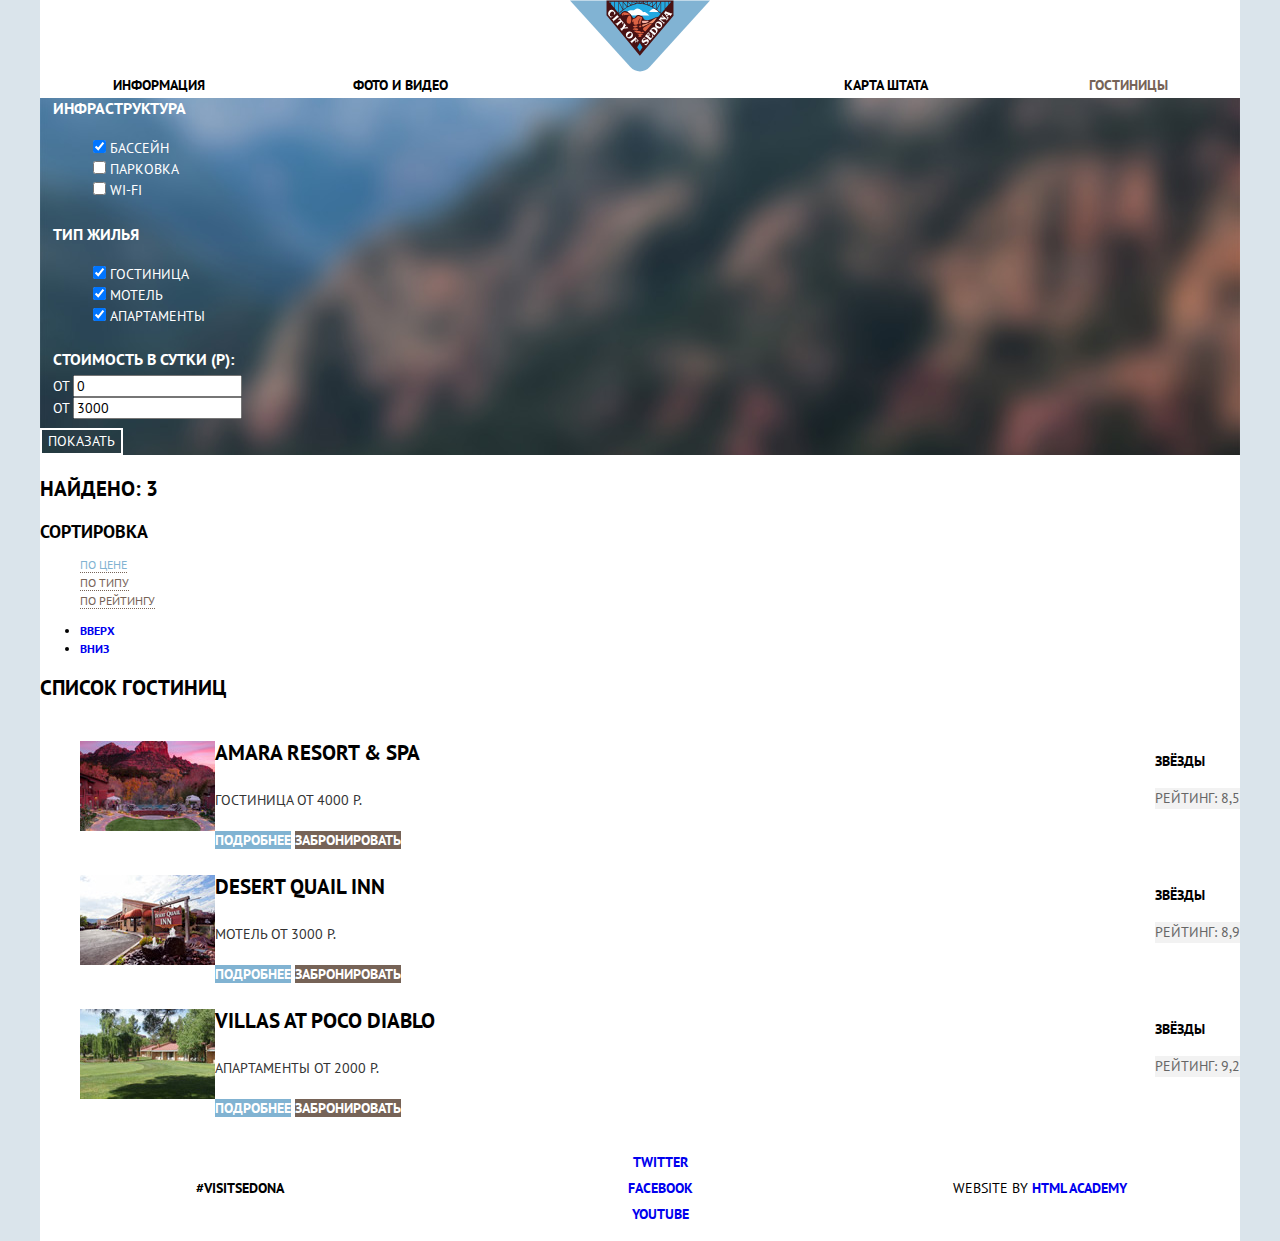
==== inner.html @ d598f848 "Завершение сетки главной страницы" ====
<!DOCTYPE html>
<html lang="ru">
	<head>
		<meta charset="utf-8">
		<title>HTML Academy: Седона</title>
		<link href="https://fonts.googleapis.com/css?family=PT+Sans:400,700&amp;subset=cyrillic" rel="stylesheet">
		<link rel="stylesheet" href="css/normalize.css">
		<link rel="stylesheet" href="css/style.css">
	</head>
	<body>
		<div class="container">
			<header class="main-header">
				<nav class="main-navigation">
					<a href="index.html" class="main-header-logo">
						<img src="img/logo.svg" width="140px" height="72px" alt="Логотип города Седона">
					</a>
					<ul class="site-navigation">
						<li><a href="info.html">Информация</a></li>
						<li><a href="gallery.html">Фото и видео</a></li>
						<li><a href="map.html">Карта штата</a></li>
						<li class="site-navigation-current"><a href="inner.html">Гостиницы</a></li>
					</ul>
				</nav>
			</header>
			<main>
				<section class="hotel-filters">
					<form class="filter" method="get" action="https://echo.htmlacademy.ru">
						<fieldset class="infrastructure">
							<legend>Инфраструктура</legend>
							<ul>
								<li class="filter-option">
									<input class="visually-hidden filter-input filter-input-checkbox" type="checkbox" name="pool" id="filter-pool" checked>
									<label for="filter-pool">Бассейн</label>
								</li>
								<li class="filter-option">
									<input class="visually-hidden filter-input filter-input-checkbox" type="checkbox" name="parking" id="filter-parking">
									<label for="filter-parking">Парковка</label>
								</li>
								<li class="filter-option">
									<input class="visually-hidden filter-input filter-input-checkbox" type="checkbox" name="wifi" id="filter-wifi">
									<label for="filter-wifi">Wi-fi</label>
								</li>
							</ul>
						</fieldset>
						<fieldset class="type">
							<legend>Тип жилья</legend>
							<ul>
								<li class="filter-option">
									<input class="visually-hidden filter-input filter-input-checkbox" type="checkbox" name="hotel" id="filter-hotel" checked>
									<label for="filter-hotel">Гостиница</label>
								</li>
								<li class="filter-option">
									<input class="visually-hidden filter-input filter-input-checkbox" type="checkbox" name="motel" id="filter-motel" checked>
									<label for="filter-motel">Мотель</label>
								</li>
								<li class="filter-option">
									<input class="visually-hidden filter-input filter-input-checkbox" type="checkbox" name="apartments" id="filter-apartments" checked>
									<label for="filter-apartments">Апартаменты</label>
								</li>
							</ul>
						</fieldset>
						<fieldset class="cost">
							<legend>Стоимость в сутки (р):</legend>
							<div class="cost-range">
								<div class="cost-range-field">
									<label for="from-range">От</label>
									<input type="text" name="range-field" id="from-range" placeholder="0">
								</div>
								<div class="cost-range-field">
									<label for="to-range">От</label>
									<input type="text" name="range-field" id="to-range" placeholder="3000">
								</div>
							</div>
							<div class="range-scale">
								<!-- ползунок -->
							</div>
						</fieldset>
						<button type="submit" class="filter-button button">
							Показать
						</button>
					</form>
				</section>
				<section class="sorting-filters">
					<p>Найдено: 3</p>
					<div class="sorting">
						<h2 class="sorting-title">Сортировка</h2>
						<ul class="sorting-list">
							<li class="sorting-item sorting-item-active">
								<a href="#">По цене</a>
							</li>
							<li class="sorting-item">
								<a href="#">По типу</a>
							</li>
							<li class="sorting-item">
								<a href="#">По рейтингу</a>
							</li>
						</ul>
						<ul class="sorting-arrows">
							<li class="sorting-arrow-up">
								<a href="#">Вверх</a>
							</li>
							<li class="sorting-arrow-down">
								<a href="#">Вниз</a>
							</li>
						</ul>
					</div>
				</section>
				<section class="catalog">
					<h2 class="visually-hidden">Список гостиниц</h2>
					<ul class="catalog-list">
						<li class="catalog-item">
							<div class="catalog-item-image">
								<a href="catalog-item.html">
									<img src="img/amara-resort.jpg" width="135px" height="90px" alt="Гостиница Amara Resort & Spa">
								</a>
							</div>
							<div class="catalog-item-info">
								<h3>
									<a href="catalog-item.html">Amara Resort & Spa</a>
								</h3>
								<div class="catalog-item-price summary">
									<p>Гостиница <span>От 4000 Р.</span></p>
									<a class="button" href="#">Подробнее</a>
									<a class="button-order" href="#">Забронировать</a>
								</div>
							</div>
							<div class="catalog-item-rate">
								<div class="stars">Звёзды</div>
								<p class="rate summary">Рейтинг: 8,5</p>
							</div>
						</li>
						<li class="catalog-item">
							<div class="catalog-item-image">
								<a href="catalog-item.html">
									<img src="img/desert-quail.jpg" width="135px" height="90px" alt="Мотель Desert Quail Inn">
								</a>
							</div>
							<div class="catalog-item-info">
								<h3>
									<a href="catalog-item.html">Desert Quail Inn</a>
								</h3>
								<div class="catalog-item-price summary">
									<p>Мотель <span>От 3000 Р.</span></p>
									<a class="button" href="#">Подробнее</a>
									<a class="button-order" href="#">Забронировать</a>
								</div>
							</div>
							<div class="catalog-item-rate">
								<div class="stars">Звёзды</div>
								<p class="rate summary">Рейтинг: 8,9</p>
							</div>
						</li>
						<li class="catalog-item">
							<div class="catalog-item-image">
								<a href="catalog-item.html">
									<img src="img/villas.jpg" width="135px" height="90px" alt="Апартаменты Villas at Poco Diablo">
								</a>
							</div>
							<div class="catalog-item-info">
								<h3>
									<a href="catalog-item.html">Villas at Poco Diablo</a>
								</h3>
								<div class="catalog-item-price summary">
									<p>Апартаменты <span>От 2000 Р.</span></p>
									<a class="button" href="#">Подробнее</a>
									<a class="button-order" href="#">Забронировать</a>
								</div>
							</div>
							<div class="catalog-item-rate">
								<div class="stars">Звёзды</div>
								<p class="rate summary">Рейтинг: 9,2</p>
							</div>
						</li>
					</ul>
				</section>
			</main>
			<footer>
					<div class="footer-hashtag">
						<b>#visitsedona</b>
					</div>
					<div class="footer-social">
						<ul>
							<li><a class="social-button" href="#">Twitter</a></li>
							<li><a class="social-button" href="#">Facebook</a></li>
							<li><a class="social-button" href="#">Youtube</a></li>
						</ul>
					</div>
					<div class="footer-copyright">
						<span>Website by</span>
						<a class="button" href="https://htmlacademy.ru/intensive/htmlcss">HTML Academy</a>
					</div>
			</footer>
		</div>
	</body>
</html>
---- css/style.css ----
body {
	margin: 0;
	padding: 0;
	font-family: "PT Sans", Arial, sans-serif;
	font-size: 14px;
	line-height: 26px;
	font-weight: 700;
	color: #000000;
	text-transform: uppercase;
	background-color: #dae4eb;
}

a {
	text-decoration: none;
}

.container {
	width: 1200px;
	margin: 0 auto;
	background-color: #ffffff;
}

.main-header {
	background-color: #ffffff;
	min-height: 55px;
}

.main-navigation {
	display: flex;
	flex-direction: column;
	align-items: center;
	color: #000000;
}

.main-header-logo {
/* Временно для сетки */
	display: block;
	align-self: center;
	width: 140px;
	height: 72px;
}

.site-navigation {
	display: flex;
	align-items: center;
	justify-content: center;
	width: 1055px;
	margin: 0;
	padding: 0;
	list-style: none;
}

.site-navigation li {
	width: 240px;
}

.site-navigation li:nth-child(2) {
	margin-right: auto;
}

.site-navigation li:nth-child(3),
.site-navigation li:nth-child(4) {
	text-align: right;
}

.site-navigation a {
	color: #000000;
}

.site-navigation a:hover {
	color: #81b3d2;
}

.site-navigation a:focus,
.site-navigation a:active {
	color: #b2b2b2;
}

.site-navigation-current a {
	color: #766357;
}

.promo {
	display: flex;
	align-items: flex-start;
	justify-content: center;
	min-height: 565px;
	padding-top: 70px;
	background-color: #9faab6;
	background-image: url("../img/background-photo.jpg");
	background-position: center;
	background-repeat: no-repeat;
}

.promo img {
	display: block;
	width: 459px;
	height: 353px;
}

.tagline {
	font-size: 21px;
	line-height: 26px;
	color: #000000;
}

.summary {
	font-weight: normal;
	color: #333333;
}

.reasons-list {
	display: flex;
	flex-wrap: wrap;
	list-style: none;
	margin: 0;
	padding: 0;
}

.reasons-list h3 {
	font-size: 21px;
	line-height: 21px;
}

.reasons-item {
	flex-grow: 1;
}

.reasons-item:nth-child(1),
.reasons-item:nth-child(2) {
	display: flex;
	flex-wrap: wrap;
}

.reasons-item p,
.reasons-item span {
	font-size: 14px;
	line-height: 21px;
}

.reason-img img {
	display: block;
	width: 800px;
}

.reasons-item:nth-child(2) .reason-description {
	order: 1;
}

.reason-points {
	display: flex;
	list-style: none;
	justify-content: center;
}

.reason-blue {
	width: 400px;
	color: #ffffff;
	background-color: #81b3d2;
}

.reason-blue p {
	color: #ffffff;
}

.reason-grey {
	color: #000000;
	background-color: #eeeeee;
}

.reason-points {
	color: #000000;
	background-color: #ffffff;
}

.search-hotel h2 {
	font-size: 30px;
	line-height: 36px;
	color: #000000;
}

.modal-open-button {
	font-size: 21px;
	line-height: 26px;
	font-weight: 700;
	color: #ffffff;
	text-transform: uppercase;
	background-color: #766357;
	border: none;
}

.modal-open-button:hover {
	background-color: #604e43;
}

.modal-open-button:focus,
.modal-open-button:active {
	background-color: #503e33;
	color: rgba(255, 255, 255, 0.3);
}

.search-hotel-form input {
	height: 40px;
	font-size: 14px;
	font-weight: 700;
	line-height: 26px;
	color: #000000;
	background-color: #f2f2f2;
	border: 2px solid #f2f2f2;
}

::-webkit-input-placeholder {color:#000000;}
::-moz-placeholder          {color:#000000;}/* Firefox 19+ */
:-moz-placeholder           {color:#000000;}/* Firefox 18- */
:-ms-input-placeholder      {color:#000000;}

.search-hotel-form input:hover {
	background-color: #ebebeb;
	border: 2px solid #ebebeb;
}

.search-hotel-form input:focus {
	outline: none;
	background-color: transparent;
	border: 2px solid #ebebeb;
}

.search-hotel-form label {
	font-size: 14px;
	font-weight: 700;
	line-height: 26px;
	color: #000000;
}

.modal-search-button {
	font-size: 21px;
	line-height: 26px;
	font-weight: 700;
	color: #ffffff;
	text-align: center;
	text-transform: uppercase;
	background-color: #81b3d2;
	border: none;
}

.modal-search-button:hover {
	background-color: #669ec0;
}

.modal-search-button:focus,
.modal-search-button:active {
	color: rgba(255, 255, 255, 0.3);
	background-color: #5496bd;
}

.hotel-filters {
	font-size: 14px;
	line-height: 21px;
	font-weight: normal;
	color: #ffffff;
	background-color: #4e555c;
	background-image: url("../img/filter-background.jpg");
	background-position: center;
	background-repeat: no-repeat;
}

.hotel-filters fieldset {
	border: none;
}

.hotel-filters legend {
	font-size: 16px;
	line-height: 21px;
	font-weight: 700;
	color: #ffffff;
}

.hotel-filters ul {
	list-style: none;
}

.filter-input:hover + label,
.filter-input:focus + label {
	color: #ffffff;
}

.filter-input:disabled + label {
	color: #4e555c;
}

.filter-button {
	font-size: 14px;
	line-height: 21px;
	font-weight: normal;
	color: #ffffff;
	text-transform: uppercase;
	text-align: center;
	background-color: transparent;
	border: 2px solid #ffffff;
}

.filter-button:hover,
.filter-button:focus,
.filter-button:active {
	color: #000000;
	background-color: #ffffff;
}

.sorting-filters {
	font-size: 12px;
	line-height: 18px;
}

.sorting-filters p {
	font-size: 21px;
	line-height: 26px;
	color: #000000;
}

.sorting-title {
	color: #000000;
}

.sorting-list {
	list-style: none;
}

.sorting-item a {
	font-weight: 400;
	color: #766357;
	border-bottom: 1px dotted #766357;
}

.sorting-item a:hover {
	color: #81b3d2;
	border-bottom: 1px dashed #81b3d2;
}

.sorting-item a:focus,
.sorting-item a:active {
	color: #000000;
	border-bottom: none;
}

.sorting-item-active a {
	color: #81b3d2;
}

.catalog-list {
	list-style: none;
}

.catalog-item {
	display: flex;
	align-items: center;
}

.catalog-item h3 {
	font-size: 21px;
	line-height: 26px;
	color: #000000;
}

.catalog-item-image {
	width: 135px;
	height: 90px;
}

.catalog-item-info {
	width: 255px;
	margin-right: auto;
}

.catalog-item a {
	color: #000000;
}

.catalog-item a:hover {
	color: #81b3d2;
}

.catalog-item a:focus,
.catalog-item a:active {
	color: #b2b2b2;
}


.catalog-item-price span {
	font-size: 14px;
	line-height: 21px;
	color: #333333;
}

.catalog-item-price .button,
.catalog-item-price .button-order {
	font-size: 14px;
	line-height: 21px;
	font-weight: 700;
	color: #ffffff;
	text-align: center;
	text-transform: uppercase;
	border: none;
}

.catalog-item-price .button {
	width: 110px;
	background-color: #81b3d2;
}

.catalog-item-price .button:hover {
	color: #ffffff;
	background-color: #669ec0;
}

.catalog-item-price .button:focus,
.catalog-item-price .button:active {
	color: rgba(255, 255, 255, 0.3);
	background-color: #5496bd;
}

.catalog-item-price .button-order {
	width: 135px;
	background-color: #766357;
}

.catalog-item-price .button-order:hover {
	color: #ffffff;
	background-color: #604e43;
}

.catalog-item-price .button-order:focus,
.catalog-item-price .button-order:active {
	color: rgba(255, 255, 255, 0.3);
	background-color: #503e33;
}

.catalog-item .rate {
	font-size: 14px;
	line-height: 21px;
	font-weight: normal;
	color: #666666;
	background-color: #f2f2f2;
}

footer {
	display: flex;
	align-items: center;
	justify-content: center;
	color: #000000;
	background-color: rgba(255, 255, 255, 0.9);
}

.footer-hashtag {
	width: 400px;
	text-align: center;
}

.footer-social {
	width: 400px;
	text-align: center;
}

.footer-social ul {
	list-style: none;
}

.footer-copyright {
	width: 400px;
	margin: 0;
	text-align: center;
}

.footer-copyright span {
	font-size: 14px;
	line-height: 26px;
	font-weight: normal;
	color: #000000;
}
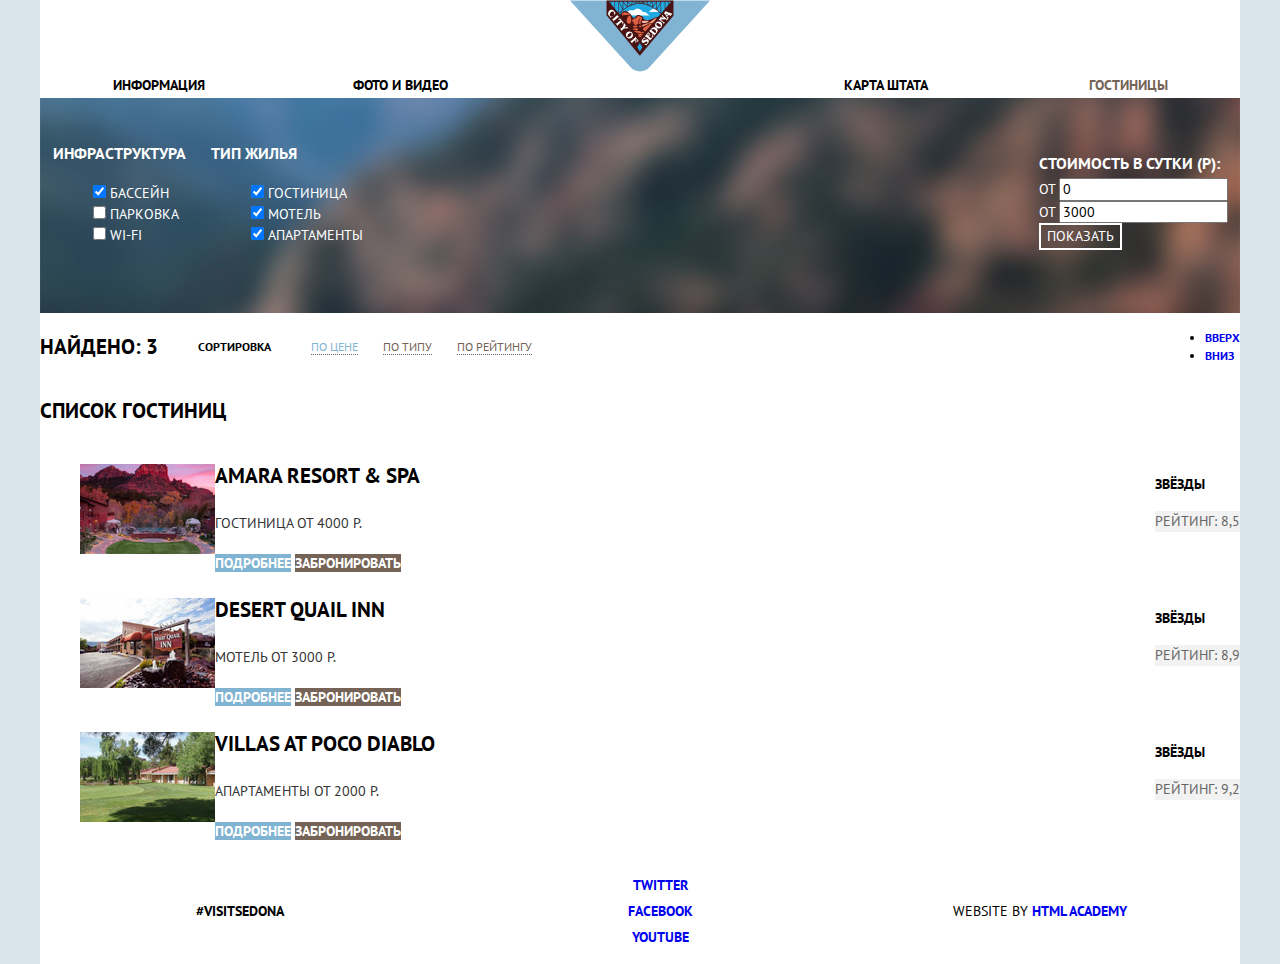
==== commit 805c0b68: "Почти итоговая сетка внутренней страницы" ====
--- a/inner.html
+++ b/inner.html
@@ -74,14 +74,16 @@
 							<div class="range-scale">
 								<!-- ползунок -->
 							</div>
+							<button type="submit" class="filter-button button">
+								Показать
+							</button>
 						</fieldset>
-						<button type="submit" class="filter-button button">
-							Показать
-						</button>
 					</form>
 				</section>
 				<section class="sorting-filters">
-					<p>Найдено: 3</p>
+					<div class="wrapper">
+						<p>Найдено: 3</p>
+					</div>
 					<div class="sorting">
 						<h2 class="sorting-title">Сортировка</h2>
 						<ul class="sorting-list">
--- a/css/style.css
+++ b/css/style.css
@@ -279,6 +279,18 @@
 	list-style: none;
 }
 
+.filter {
+	display: flex;
+	justify-content: center;
+	align-items: center;
+	min-height: 215px;
+}
+
+
+fieldset.type {
+	margin-right: auto;
+}
+
 .filter-input:hover + label,
 .filter-input:focus + label {
 	color: #ffffff;
@@ -307,6 +319,9 @@
 }
 
 .sorting-filters {
+	display: flex;
+	justify-content: space-between;
+	align-items: center;
 	font-size: 12px;
 	line-height: 18px;
 }
@@ -317,15 +332,36 @@
 	color: #000000;
 }
 
+.sorting-filters .wrapper {
+	width: 118px;
+	margin-right: 40px;
+}
+
+.sorting {
+	display: flex;
+	align-items: center;
+	flex-grow: 1;
+}
+
 .sorting-title {
+	font-size: 12px;
+	line-height: 18px;
 	color: #000000;
 }
 
 .sorting-list {
-	list-style: none;
+	display: flex;
+	list-style: none;
+	margin-right: auto;
+}
+
+.sorting-item {
+	margin-right: 25px;
 }
 
 .sorting-item a {
+	font-size: 12px;
+	line-height: 18px;
 	font-weight: 400;
 	color: #766357;
 	border-bottom: 1px dotted #766357;
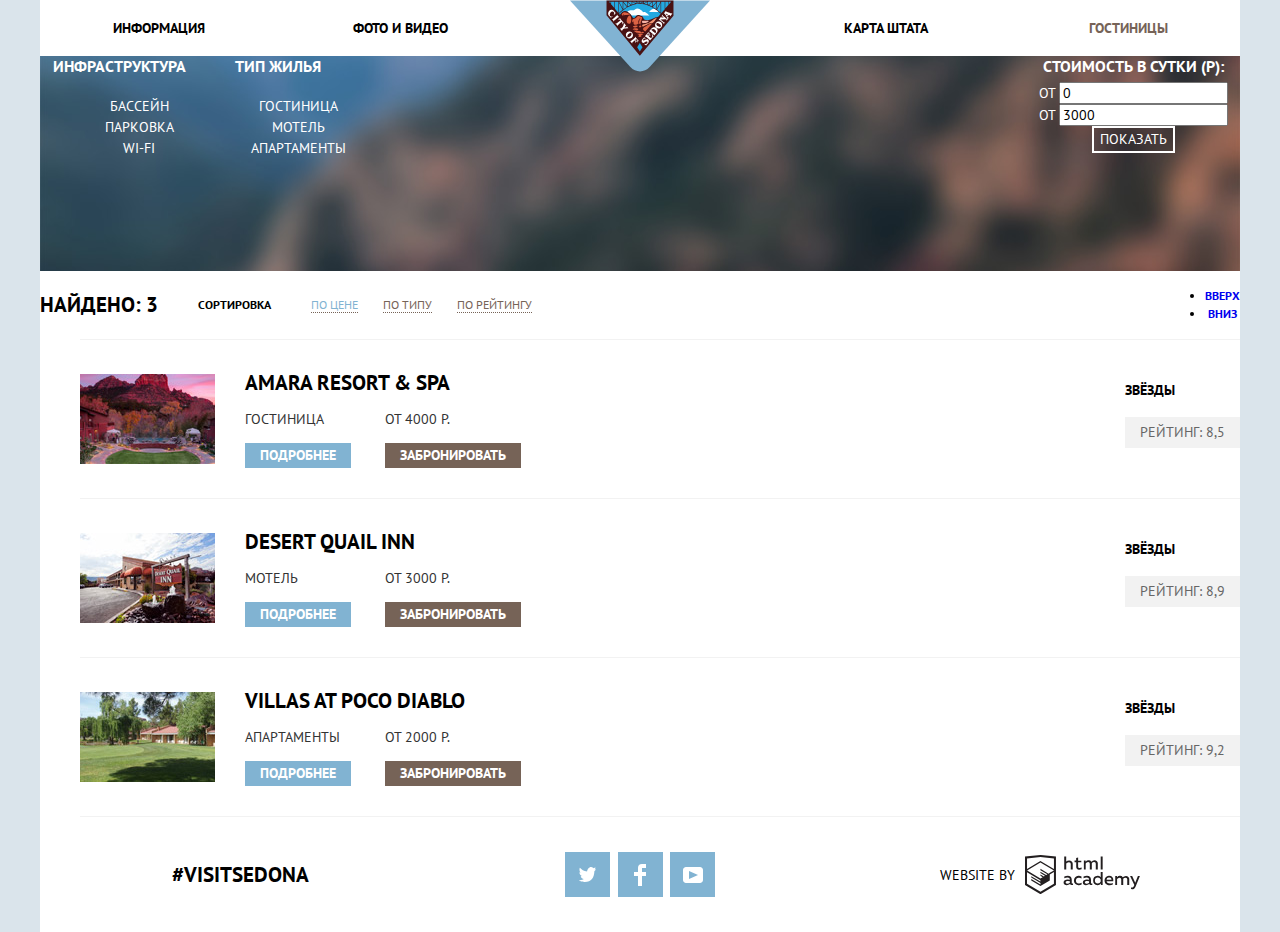
==== commit 498a0d8f: "Декоративные элементы: основное задание" ====
--- a/inner.html
+++ b/inner.html
@@ -120,9 +120,10 @@
 								<h3>
 									<a href="catalog-item.html">Amara Resort & Spa</a>
 								</h3>
-								<div class="catalog-item-price summary">
-									<p>Гостиница <span>От 4000 Р.</span></p>
+								<div class="catalog-item-price summary column">
+									<p>Гостиница</p>
 									<a class="button" href="#">Подробнее</a>
+									<p>От 4000 Р.</p>
 									<a class="button-order" href="#">Забронировать</a>
 								</div>
 							</div>
@@ -141,9 +142,10 @@
 								<h3>
 									<a href="catalog-item.html">Desert Quail Inn</a>
 								</h3>
-								<div class="catalog-item-price summary">
-									<p>Мотель <span>От 3000 Р.</span></p>
+								<div class="catalog-item-price summary column">
+									<p>Мотель</p>
 									<a class="button" href="#">Подробнее</a>
+									<p>От 3000 Р.</p>
 									<a class="button-order" href="#">Забронировать</a>
 								</div>
 							</div>
@@ -162,9 +164,10 @@
 								<h3>
 									<a href="catalog-item.html">Villas at Poco Diablo</a>
 								</h3>
-								<div class="catalog-item-price summary">
-									<p>Апартаменты <span>От 2000 Р.</span></p>
+								<div class="catalog-item-price summary column">
+									<p>Апартаменты</p>
 									<a class="button" href="#">Подробнее</a>
+									<p>От 2000 Р.</p>
 									<a class="button-order" href="#">Забронировать</a>
 								</div>
 							</div>
@@ -176,20 +179,47 @@
 					</ul>
 				</section>
 			</main>
-			<footer>
+			<footer class="inner-footer">
 					<div class="footer-hashtag">
 						<b>#visitsedona</b>
 					</div>
 					<div class="footer-social">
 						<ul>
-							<li><a class="social-button" href="#">Twitter</a></li>
-							<li><a class="social-button" href="#">Facebook</a></li>
-							<li><a class="social-button" href="#">Youtube</a></li>
+							<li>
+								<a class="social-button" href="#">
+									<span class="visually-hidden">Twitter</span>
+									<svg xmlns="http://www.w3.org/2000/svg" xmlns:xlink="http://www.w3.org/1999/xlink" width="17" height="15" viewBox="0 0 17 15">
+										<path fill="#FFF" d="M10.95.144c1.685-.496 2.984.27 3.577 1.179.673-.231 1.331-.481 2.011-.708a2.345 2.345 0 0 1-.857 1.768c.685.17 1.304-.491 1.304-.491-.169 1-1.006 1.788-1.563 2.024-.231 6.75-3.175 11.217-10.077 11.082h-.446c-.41 0-4.164-.46-4.898-1.887 2.271.196 3.893-.422 4.693-1.177-.96-.3-2.679-.477-2.979-2.95.349.106.564.228 1.19.119C1.705 8.247.374 7.53.448 5.33c.285.328 1.067.536 1.34.472C1.085 5.561-.182 2.442.894.85c1.818 1.854 3.735 3.606 7.152 3.773C8.254 2.33 9.183.793 10.95.144z"/>
+									</svg>
+								</a>
+							</li>
+							<li>
+								<a class="social-button" href="#">
+									<span class="visually-hidden">Facebook</span>
+									<svg xmlns="http://www.w3.org/2000/svg" width="12" height="22" viewBox="0 0 12 22">
+										<path fill="#FFF" d="M12 4V0H8a4 4 0 0 0-4 4v4H0v4h4v10h4V12h4V8H8V4h4z"/>
+									</svg>
+								</a>
+							</li>
+							<li>
+								<a class="social-button" href="#">
+									<span class="visually-hidden">Youtube</span>
+									<svg xmlns="http://www.w3.org/2000/svg" xmlns:xlink="http://www.w3.org/1999/xlink" width="20" height="16" viewBox="0 0 20 16">
+										<path fill="#FFF" d="M17 0H3C1.35 0 0 1.35 0 3v10c0 1.65 1.35 3 3 3h14c1.65 0 3-1.35 3-3V3c0-1.65-1.35-3-3-3zM6.027 11.998V4.002L15.014 8l-8.987 3.998z"/>
+									</svg>
+								</a>
+							</li>
 						</ul>
 					</div>
 					<div class="footer-copyright">
-						<span>Website by</span>
-						<a class="button" href="https://htmlacademy.ru/intensive/htmlcss">HTML Academy</a>
+						<b>Website by</b>
+						<a class="button" href="https://htmlacademy.ru/intensive/htmlcss">
+							<span class="visually-hidden">HTML Academy</span>
+							<svg id="Layer_1" data-name="Layer 1" xmlns="http://www.w3.org/2000/svg" viewBox="0 0 108.08 36.85">
+								<title>logo-htmlacademy-small1</title>
+								<path d="M44.61,26.88a2,2,0,0,0,.55-0.1v1.33a3.25,3.25,0,0,1-1.18.21,1.67,1.67,0,0,1-1.67-1,4.84,4.84,0,0,1-3.14,1.08c-1.51,0-2.91-.83-2.91-2.55,0-2.13,2-2.79,3.71-2.79a11.08,11.08,0,0,1,2.17.25v-0.3c0-1-.76-1.77-2.19-1.77a7.42,7.42,0,0,0-3,.64v-1.7a10.21,10.21,0,0,1,3.19-.55c2.36,0,3.81,1.12,3.81,3.65v3a0.54,0.54,0,0,0,.49.59h0.17Zm-6.44-1.13A1.35,1.35,0,0,0,39.63,27h0.11a3.39,3.39,0,0,0,2.41-1V24.58a9.72,9.72,0,0,0-1.81-.21c-1,0-2.16.33-2.16,1.38h0Zm12.36-6.11a5,5,0,0,1,2.57.64V22a4.08,4.08,0,0,0-2.3-.7,2.75,2.75,0,1,0,0,5.49,5,5,0,0,0,2.43-.64v1.71a6.27,6.27,0,0,1-2.76.57A4.21,4.21,0,0,1,46,24.51q0-.21,0-0.41a4.32,4.32,0,0,1,4.18-4.46h0.38Zm12.17,7.24a2,2,0,0,0,.55-0.1v1.33a3.25,3.25,0,0,1-1.18.21,1.67,1.67,0,0,1-1.67-1,4.84,4.84,0,0,1-3.14,1.08c-1.51,0-2.91-.83-2.91-2.55,0-2.13,2-2.79,3.71-2.79a11.08,11.08,0,0,1,2.17.25v-0.3c0-1-.76-1.77-2.19-1.77a7.42,7.42,0,0,0-3,.64v-1.7a10.21,10.21,0,0,1,3.19-.55c2.36,0,3.81,1.12,3.81,3.65v3a0.54,0.54,0,0,0,.49.59h0.17Zm-6.44-1.13A1.35,1.35,0,0,0,57.73,27h0.11a3.39,3.39,0,0,0,2.41-1V24.58a9.72,9.72,0,0,0-1.81-.21c-1.06,0-2.16.33-2.16,1.38h0ZM73,16V28.2H71.35V26.88a3.88,3.88,0,0,1-3.19,1.54,4.4,4.4,0,0,1,0-8.78,3.81,3.81,0,0,1,3,1.3V16H73Zm-4.53,5.22a2.76,2.76,0,1,0,0,5.52A2.86,2.86,0,0,0,71.15,25V23A2.91,2.91,0,0,0,68.49,21.27ZM79,19.64c3.31,0,4.46,2.68,3.92,5.09H76.7c0.21,1.5,1.67,2.11,3.19,2.11a6.11,6.11,0,0,0,2.64-.59v1.6a7.14,7.14,0,0,1-3,.57C77,28.42,74.78,27,74.78,24a4.18,4.18,0,0,1,4-4.39H79Zm0.09,1.54a2.28,2.28,0,0,0-2.44,2.1v0.06H81.3A2,2,0,0,0,79.13,21.18Zm5.73,7V19.87h1.65v1a3.81,3.81,0,0,1,2.78-1.27A2.86,2.86,0,0,1,91.89,21a4.12,4.12,0,0,1,2.91-1.33A3.06,3.06,0,0,1,98,23V28.2h-1.9V23.05a1.59,1.59,0,0,0-1.42-1.75H94.42a2.8,2.8,0,0,0-2.07,1.12V28.2h-1.9V23.05A1.59,1.59,0,0,0,89,21.31H88.8a3,3,0,0,0-2.21,1.29v5.63H84.86Zm21.31-8.33h1.9l-3.91,9.46c-0.9,2.17-2.09,2.86-3.35,2.86a4.76,4.76,0,0,1-1.1-.14V30.46a2.86,2.86,0,0,0,.85.12c0.9,0,1.58-.64,2.07-1.9l0.17-.42-4-8.4h2l2.86,6.29ZM38.73,1.46V6.22a3.81,3.81,0,0,1,2.7-1.14,3.25,3.25,0,0,1,3.44,3.4v5.15H43V8.72a1.81,1.81,0,0,0-1.61-2h-0.3a2.93,2.93,0,0,0-2.32,1.39v5.52h-1.9V1.46h1.9ZM49.94,2.31v3h3V6.91h-3v3.81c0,1.1.5,1.46,1.58,1.46a4.49,4.49,0,0,0,1.69-.33v1.6A6.8,6.8,0,0,1,51,13.8a2.55,2.55,0,0,1-2.86-2.74V6.89H46.58V5.26h1.5V2.74Zm5.4,11.31V5.28H57v1A3.81,3.81,0,0,1,59.77,5a2.86,2.86,0,0,1,2.6,1.33A4.12,4.12,0,0,1,65.28,5,3.06,3.06,0,0,1,68.44,8.4v5.21h-1.9V8.46a1.59,1.59,0,0,0-1.42-1.75H64.89a2.8,2.8,0,0,0-2.07,1.12v5.78h-1.9V8.46A1.59,1.59,0,0,0,59.5,6.71H59.27A3,3,0,0,0,57.06,8v5.63H55.34ZM71.17,1.45H73V13.6H71.17V1.45ZM14.71,0H14.55L0,1.54V28.21l14.55,8.66,14.55-8.66V1.54Zm12.5,27.1L14.55,34.64,1.9,27.12V16.18l12.59,7.5V25L5.86,19.9v1.31l8.68,5.21v1.39L5.87,22.65V24l8.68,5.21,8.75-5.24V18.31L27.2,16V27.12Zm0-12.53-3.48,2-1.6,1L14.51,13v1.31L21,18.23H21l-0.14.09-1,.54-5.37-3.2V17l4.24,2.52-1,.67-3.2-1.9v1.31l2.1,1.24L14.5,22.1,2,14.65,14.51,7.11Zm0-1.32L14.49,5.76,1.91,13.25v-10L14.56,1.92,27.21,3.25v10h0Z" transform="translate(0 -0.02)" fill="#231f20"/>
+							</svg>
+						</a>
 					</div>
 			</footer>
 		</div>
--- a/css/style.css
+++ b/css/style.css
@@ -1,6 +1,7 @@
 body {
 	margin: 0;
 	padding: 0;
+	position: relative;
 	font-family: "PT Sans", Arial, sans-serif;
 	font-size: 14px;
 	line-height: 26px;
@@ -12,6 +13,20 @@
 
 a {
 	text-decoration: none;
+}
+
+.visually-hidden,
+input[type="checkbox"].visually-hidden {
+	position: absolute;
+  width: 1px;
+  height: 1px;
+  margin: -1px;
+  border: 0;
+  padding: 0;
+  white-space: nowrap;
+  clip-path: inset(100%);
+  clip: rect(0 0 0 0);
+  overflow: hidden;
 }
 
 .container {
@@ -20,6 +35,11 @@
 	background-color: #ffffff;
 }
 
+main {
+	position: relative;
+	text-align: center;
+}
+
 .main-header {
 	background-color: #ffffff;
 	min-height: 55px;
@@ -29,13 +49,15 @@
 	display: flex;
 	flex-direction: column;
 	align-items: center;
+	position: relative;
 	color: #000000;
 }
 
 .main-header-logo {
-/* Временно для сетки */
 	display: block;
 	align-self: center;
+	position: absolute;
+	z-index: 1;
 	width: 140px;
 	height: 72px;
 }
@@ -46,7 +68,7 @@
 	justify-content: center;
 	width: 1055px;
 	margin: 0;
-	padding: 0;
+	padding: 15px 0;
 	list-style: none;
 }
 
@@ -82,13 +104,14 @@
 
 .promo {
 	display: flex;
-	align-items: flex-start;
 	justify-content: center;
-	min-height: 565px;
+	position: relative;
+	min-height: 515px;
 	padding-top: 70px;
+	margin-bottom: 55px;
 	background-color: #9faab6;
 	background-image: url("../img/background-photo.jpg");
-	background-position: center;
+	background-position: top center;
 	background-repeat: no-repeat;
 }
 
@@ -98,7 +121,22 @@
 	height: 353px;
 }
 
+.promo::before {
+	content: "";
+	position: absolute;
+	bottom: 0;
+	left: 0;
+	width: 100%;
+	height: 55px;
+	background-image: url("../img/promo-mask.svg");
+	background-repeat: no-repeat;
+}
+
 .tagline {
+	width: 440px;
+	margin: 0 auto;
+	margin-bottom: 30px;
+	text-align: center;
 	font-size: 21px;
 	line-height: 26px;
 	color: #000000;
@@ -109,6 +147,10 @@
 	color: #333333;
 }
 
+.reasons {
+	margin: 45px 0;
+}
+
 .reasons-list {
 	display: flex;
 	flex-wrap: wrap;
@@ -126,8 +168,7 @@
 	flex-grow: 1;
 }
 
-.reasons-item:nth-child(1),
-.reasons-item:nth-child(2) {
+.reasons-item:nth-child(1) {
 	display: flex;
 	flex-wrap: wrap;
 }
@@ -136,6 +177,10 @@
 .reasons-item span {
 	font-size: 14px;
 	line-height: 21px;
+}
+
+.reason-img {
+	width: 800px;
 }
 
 .reason-img img {
@@ -143,6 +188,10 @@
 	width: 800px;
 }
 
+.reasons-item:nth-child(2) {
+	display: flex;
+}
+
 .reasons-item:nth-child(2) .reason-description {
 	order: 1;
 }
@@ -151,6 +200,7 @@
 	display: flex;
 	list-style: none;
 	justify-content: center;
+	padding: 0;
 }
 
 .reason-blue {
@@ -164,6 +214,7 @@
 }
 
 .reason-grey {
+	width: 400px;
 	color: #000000;
 	background-color: #eeeeee;
 }
@@ -174,12 +225,22 @@
 }
 
 .search-hotel h2 {
+	margin: 0;
+	margin-bottom: 25px;
 	font-size: 30px;
 	line-height: 36px;
 	color: #000000;
 }
 
+.search-hotel p {
+	margin: 0;
+	margin-bottom: 45px;
+}
+
 .modal-open-button {
+	display: inline-block;
+	padding: 20px 140px;
+	text-align: center;
 	font-size: 21px;
 	line-height: 26px;
 	font-weight: 700;
@@ -199,7 +260,31 @@
 	color: rgba(255, 255, 255, 0.3);
 }
 
+.modal-search {
+	position: relative;
+}
+
+.search-hotel-form {
+	position: absolute;
+	left: 0;
+	right: 0;
+	background-color: #ffffff;
+	width: 570px;
+	margin: 0 auto;
+	padding: 50px 0;
+}
+
+.search-hotel-form p {
+	margin: 0;
+}
+
+.search-hotel-form .search-hotel-item {
+	margin-bottom: 25px;
+	position: relative;
+}
+
 .search-hotel-form input {
+	box-sizing: border-box;
 	height: 40px;
 	font-size: 14px;
 	font-weight: 700;
@@ -219,6 +304,12 @@
 	border: 2px solid #ebebeb;
 }
 
+.arrival-item input,
+.departure-item input {
+	width: 350px;
+	padding-left: 9px;
+}
+
 .search-hotel-form input:focus {
 	outline: none;
 	background-color: transparent;
@@ -226,13 +317,34 @@
 }
 
 .search-hotel-form label {
+	display: inline-block;
+	margin-right: 20px;
 	font-size: 14px;
 	font-weight: 700;
 	line-height: 26px;
 	color: #000000;
 }
 
+.calendar {
+	display: inline-block;
+	padding: 0;
+	width: 22px;
+	height: 22px;
+	position: absolute;
+	top: 10px;
+	right: 65px;
+	font-size: 0;
+	border: none;
+	background-image: url("../img/calendar.svg");
+	background-repeat: no-repeat;
+	background-position: 0 0;
+	opacity: 0.5;
+}
+
 .modal-search-button {
+	display: inline-block;
+	width: 455px;
+	padding: 15px 0;
 	font-size: 21px;
 	line-height: 26px;
 	font-weight: 700;
@@ -253,6 +365,12 @@
 	background-color: #5496bd;
 }
 
+.map img {
+	display: block;
+	width: 100%;
+	height: 593px;
+}
+
 .hotel-filters {
 	font-size: 14px;
 	line-height: 21px;
@@ -281,8 +399,6 @@
 
 .filter {
 	display: flex;
-	justify-content: center;
-	align-items: center;
 	min-height: 215px;
 }
 
@@ -383,28 +499,44 @@
 }
 
 .catalog-list {
+	margin: 0;
 	list-style: none;
 }
 
 .catalog-item {
 	display: flex;
 	align-items: center;
+	width: 100%;
+	padding: 30px 0;
+	text-align: left;
+	border-top: 1px solid #f2f2f2;
+}
+
+.catalog-item:last-child {
+	border-bottom: 1px solid #f2f2f2;
 }
 
 .catalog-item h3 {
 	font-size: 21px;
 	line-height: 26px;
 	color: #000000;
+	margin: 0;
 }
 
 .catalog-item-image {
+	margin-right: 30px;
 	width: 135px;
 	height: 90px;
 }
 
 .catalog-item-info {
-	width: 255px;
+	width: 265px;
 	margin-right: auto;
+}
+
+.catalog-item-info p {
+	margin: 0;
+	margin-bottom: 10px;
 }
 
 .catalog-item a {
@@ -420,15 +552,18 @@
 	color: #b2b2b2;
 }
 
-
-.catalog-item-price span {
-	font-size: 14px;
-	line-height: 21px;
-	color: #333333;
+.catalog-item .column {
+	column-count: 2;
+}
+
+.catalog-item-price {
+	padding-top: 10px;
 }
 
 .catalog-item-price .button,
 .catalog-item-price .button-order {
+	display: inline-block;
+	padding: 2px 15px;
 	font-size: 14px;
 	line-height: 21px;
 	font-weight: 700;
@@ -439,7 +574,6 @@
 }
 
 .catalog-item-price .button {
-	width: 110px;
 	background-color: #81b3d2;
 }
 
@@ -455,7 +589,6 @@
 }
 
 .catalog-item-price .button-order {
-	width: 135px;
 	background-color: #766357;
 }
 
@@ -470,7 +603,12 @@
 	background-color: #503e33;
 }
 
+.catalog-item-rate {
+	width: 115px;
+}
+
 .catalog-item .rate {
+	padding: 5px 15px;
 	font-size: 14px;
 	line-height: 21px;
 	font-weight: normal;
@@ -482,11 +620,21 @@
 	display: flex;
 	align-items: center;
 	justify-content: center;
+	position: absolute;
+	bottom: 0;
+	z-index: 1;
+	padding: 35px 0;
 	color: #000000;
 	background-color: rgba(255, 255, 255, 0.9);
 }
 
+.inner-footer {
+	position: static;
+}
+
 .footer-hashtag {
+	font-size: 21px;
+	line-height: 26px;
 	width: 400px;
 	text-align: center;
 }
@@ -496,19 +644,54 @@
 	text-align: center;
 }
 
+.social-button {
+	display: flex;
+	justify-content: center;
+	align-items: center;
+	width: 45px;
+	height: 45px;
+	background-color: #81b3d2;
+}
+
+.social-button:hover {
+	background-color: #669ec0;
+}
+
+.social-button:active path,
+.social-button:focus path {
+	fill: rgba(255, 255, 255, 0.3);
+}
+
 .footer-social ul {
+	display: flex;
+	justify-content: space-between;
+	width: 150px;
 	list-style: none;
+	margin: 0 auto;
+	padding: 0;
 }
 
 .footer-copyright {
+	display: flex;
+	justify-content: center;
+	align-items: center;
 	width: 400px;
-	margin: 0;
-	text-align: center;
-}
-
-.footer-copyright span {
+	margin: 0 auto;
+	padding: 0;
+	text-align: center;
+}
+
+.footer-copyright b {
+	display: block;
+	margin-right: 10px;
 	font-size: 14px;
 	line-height: 26px;
 	font-weight: normal;
 	color: #000000;
 }
+
+.footer-copyright a {
+	display: block;
+	width: 115px;
+	height: 40px;
+}
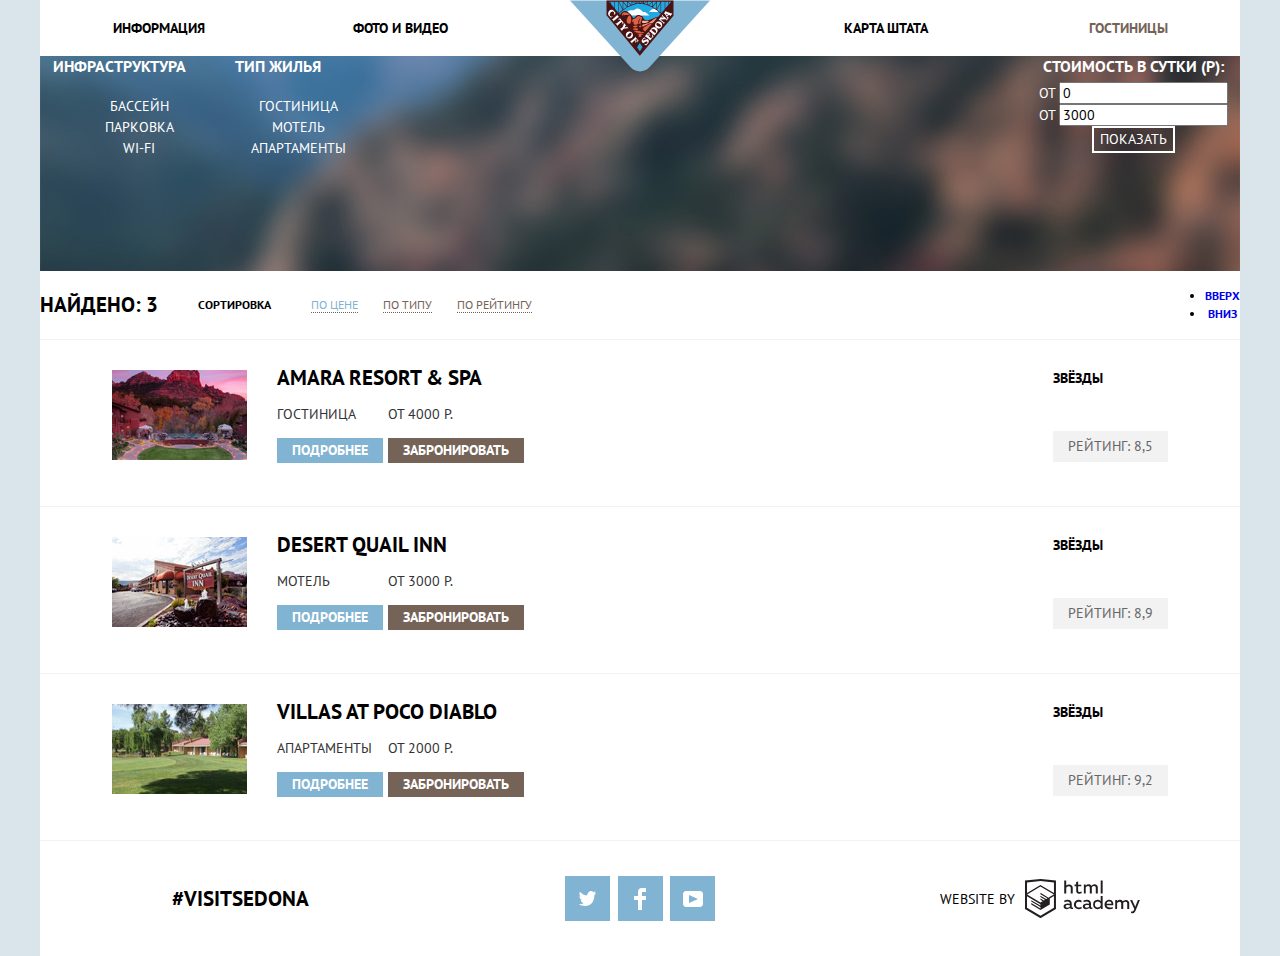
==== commit 042b2a79: "Основное задание: итоговая стилизация" ====
--- a/inner.html
+++ b/inner.html
@@ -121,10 +121,14 @@
 									<a href="catalog-item.html">Amara Resort & Spa</a>
 								</h3>
 								<div class="catalog-item-price summary column">
-									<p>Гостиница</p>
-									<a class="button" href="#">Подробнее</a>
-									<p>От 4000 Р.</p>
-									<a class="button-order" href="#">Забронировать</a>
+									<div>
+										<p>Гостиница</p>
+										<a class="button" href="#">Подробнее</a>
+									</div>
+									<div>
+										<p>От 4000 Р.</p>
+										<a class="button-order" href="#">Забронировать</a>
+									</div>
 								</div>
 							</div>
 							<div class="catalog-item-rate">
@@ -143,10 +147,14 @@
 									<a href="catalog-item.html">Desert Quail Inn</a>
 								</h3>
 								<div class="catalog-item-price summary column">
-									<p>Мотель</p>
-									<a class="button" href="#">Подробнее</a>
-									<p>От 3000 Р.</p>
-									<a class="button-order" href="#">Забронировать</a>
+									<div>
+										<p>Мотель</p>
+										<a class="button" href="#">Подробнее</a>
+									</div>
+									<div>
+										<p>От 3000 Р.</p>
+										<a class="button-order" href="#">Забронировать</a>
+									</div>
 								</div>
 							</div>
 							<div class="catalog-item-rate">
@@ -165,10 +173,14 @@
 									<a href="catalog-item.html">Villas at Poco Diablo</a>
 								</h3>
 								<div class="catalog-item-price summary column">
-									<p>Апартаменты</p>
-									<a class="button" href="#">Подробнее</a>
-									<p>От 2000 Р.</p>
-									<a class="button-order" href="#">Забронировать</a>
+									<div>
+										<p>Апартаменты</p>
+										<a class="button" href="#">Подробнее</a>
+									</div>
+									<div>
+										<p>От 2000 Р.</p>
+										<a class="button-order" href="#">Забронировать</a>
+									</div>
 								</div>
 							</div>
 							<div class="catalog-item-rate">
--- a/css/style.css
+++ b/css/style.css
@@ -160,6 +160,8 @@
 }
 
 .reasons-list h3 {
+	margin: 0;
+	margin-bottom: 20px;
 	font-size: 21px;
 	line-height: 21px;
 }
@@ -179,6 +181,20 @@
 	line-height: 21px;
 }
 
+.reasons-item p {
+	margin: 0;
+	margin-top: 20px;
+}
+
+.reason-description {
+	padding: 50px;
+	box-sizing: border-box;
+}
+
+.reason-number {
+	font-weight: normal;
+}
+
 .reason-img {
 	width: 800px;
 }
@@ -201,6 +217,63 @@
 	list-style: none;
 	justify-content: center;
 	padding: 0;
+	color: #000000;
+	background-color: #ffffff;
+}
+
+.reason-points-item {
+	width: 400px;
+	box-sizing: border-box;
+	position: relative;
+	padding: 150px 65px 80px;
+}
+
+.reason-points-item:nth-child(1)::before {
+	content: "";
+	width: 75px;
+	height: 72px;
+	position: absolute;
+	top: 50px;
+	left: 0;
+	right: 0;
+	margin: 0 auto;
+	background-image: url("../img/icon-1.svg");
+	background-repeat: no-repeat;
+}
+
+.reason-points-item:nth-child(2)::before {
+	content: "";
+	width: 74px;
+	height: 70px;
+	position: absolute;
+	top: 50px;
+	left: 0;
+	right: 0;
+	margin: 0 auto;
+	background-image: url("../img/icon-3.svg");
+	background-repeat: no-repeat;
+}
+
+.reason-points-item:last-child::before {
+	content: "";
+	width: 64px;
+	height: 76px;
+	position: absolute;
+	top: 50px;
+	left: 0;
+	right: 0;
+	margin: 0 auto;
+	background-image: url("../img/icon-2.svg");
+	background-repeat: no-repeat;
+}
+
+.reason-points-item h3,
+.reason-points-item p {
+	margin: 0;
+}
+
+.reason-points-item h3 {
+	margin-bottom: 20px;
 }
 
 .reason-blue {
@@ -215,13 +288,10 @@
 
 .reason-grey {
 	width: 400px;
+	box-sizing: border-box;
+	padding: 45px 65px;
 	color: #000000;
 	background-color: #eeeeee;
-}
-
-.reason-points {
-	color: #000000;
-	background-color: #ffffff;
 }
 
 .search-hotel h2 {
@@ -310,6 +380,19 @@
 	padding-left: 9px;
 }
 
+.adult-item input,
+.children-item input {
+	width: 115px;
+	text-align: center;
+}
+
+.search-hotel-form .item-wrapper {
+	display: flex;
+	justify-content: space-between;
+	padding-left: 55px;
+	padding-right: 55px;
+}
+
 .search-hotel-form input:focus {
 	outline: none;
 	background-color: transparent;
@@ -323,6 +406,18 @@
 	font-weight: 700;
 	line-height: 26px;
 	color: #000000;
+}
+
+.adult-item input {
+	margin-right: 50px;
+}
+
+.adult-item label {
+	margin-right: 35px;
+}
+
+.children-item label {
+	margin-right: 25px;
 }
 
 .calendar {
@@ -341,10 +436,55 @@
 	opacity: 0.5;
 }
 
+.minus-btn {
+	display: inline-block;
+	padding: 0;
+	width: 12px;
+	height: 3px;
+	background-color: #898989;
+	position: absolute;
+	top: 20px;
+	left: 125px;
+	font-size: 0;
+	border: none;
+}
+
+.children-item .minus-btn {
+	left: 80px;
+}
+
+.plus-btn {
+	display: inline-block;
+	padding: 0;
+	width: 3px;
+	height: 11px;
+	background-color: #898989;
+	position: absolute;
+	top: 16px;
+	right: 65px;
+	font-size: 0;
+	border: none;
+}
+
+.plus-btn::after {
+	content: "";
+	width: 11px;
+	height: 3px;
+	background-color: #898989;
+	position: absolute;
+	top: 4px;
+	left: -4px;
+}
+
+.children-item .plus-btn {
+	right: 15px;
+}
+
 .modal-search-button {
 	display: inline-block;
 	width: 455px;
 	padding: 15px 0;
+	margin-top: 25px;
 	font-size: 21px;
 	line-height: 26px;
 	font-weight: 700;
@@ -500,14 +640,16 @@
 
 .catalog-list {
 	margin: 0;
+	padding: 0;
 	list-style: none;
 }
 
 .catalog-item {
 	display: flex;
-	align-items: center;
+	align-items: flex-start;
 	width: 100%;
-	padding: 30px 0;
+	box-sizing: border-box;
+	padding: 25px 72px 30px;
 	text-align: left;
 	border-top: 1px solid #f2f2f2;
 }
@@ -524,13 +666,14 @@
 }
 
 .catalog-item-image {
+	margin-top: 5px;
 	margin-right: 30px;
 	width: 135px;
 	height: 90px;
 }
 
 .catalog-item-info {
-	width: 265px;
+	max-width: 750px;
 	margin-right: auto;
 }
 
@@ -552,11 +695,16 @@
 	color: #b2b2b2;
 }
 
-.catalog-item .column {
-	column-count: 2;
+.catalog-item-info .column {
+	display: flex;
+}
+
+.catalog-item-info .column div:last-child {
+	margin-left: 5px;
 }
 
 .catalog-item-price {
+	width: 265px;
 	padding-top: 10px;
 }
 
@@ -608,6 +756,7 @@
 }
 
 .catalog-item .rate {
+	margin-top: 40px;
 	padding: 5px 15px;
 	font-size: 14px;
 	line-height: 21px;
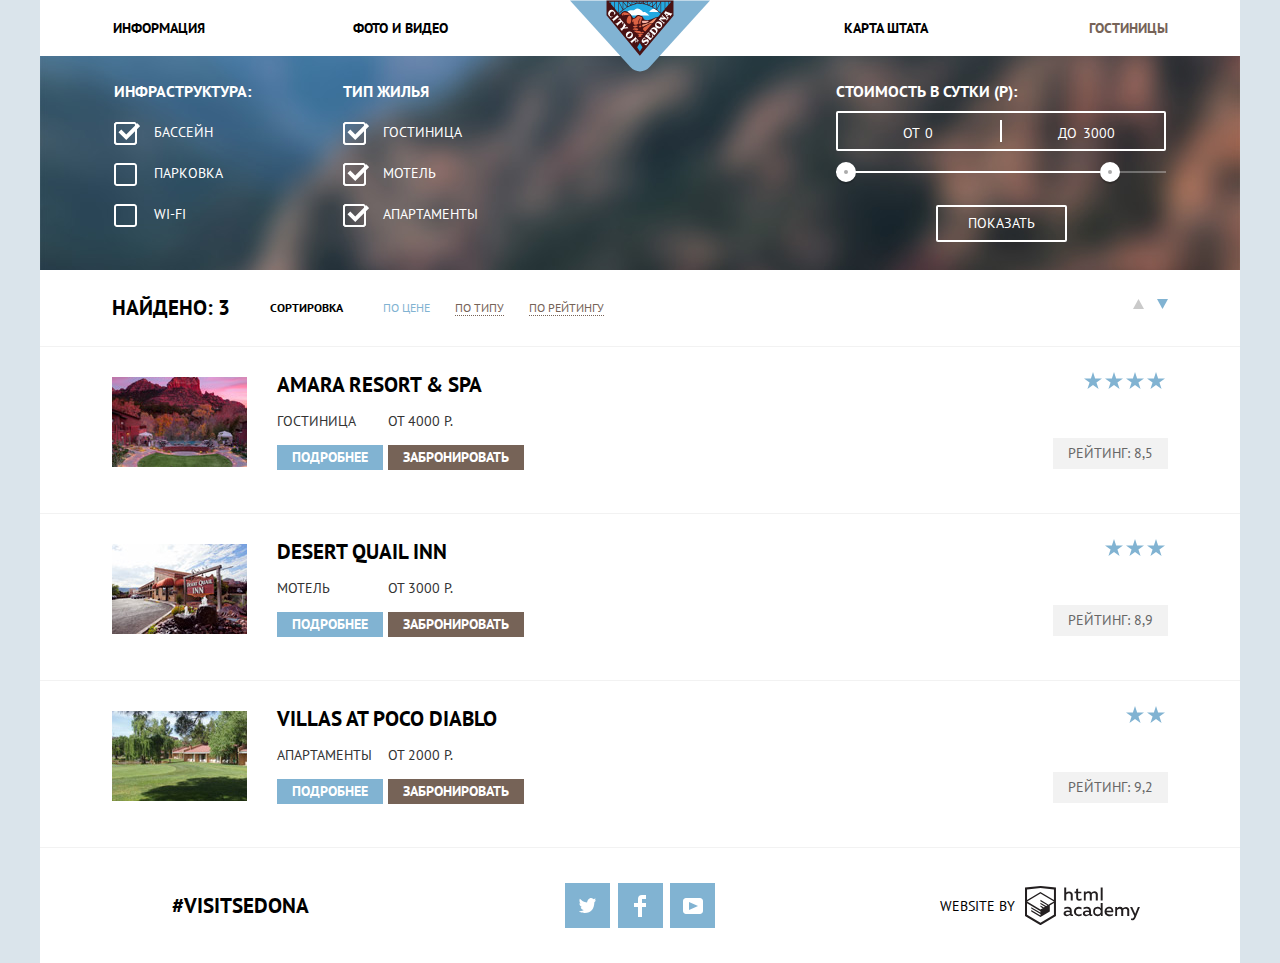
==== commit 7a9101bd: "переделала форму поиска" ====
--- a/inner.html
+++ b/inner.html
@@ -26,7 +26,7 @@
 				<section class="hotel-filters">
 					<form class="filter" method="get" action="https://echo.htmlacademy.ru">
 						<fieldset class="infrastructure">
-							<legend>Инфраструктура</legend>
+							<legend>Инфраструктура:</legend>
 							<ul>
 								<li class="filter-option">
 									<input class="visually-hidden filter-input filter-input-checkbox" type="checkbox" name="pool" id="filter-pool" checked>
@@ -62,17 +62,15 @@
 						<fieldset class="cost">
 							<legend>Стоимость в сутки (р):</legend>
 							<div class="cost-range">
-								<div class="cost-range-field">
-									<label for="from-range">От</label>
-									<input type="text" name="range-field" id="from-range" placeholder="0">
-								</div>
-								<div class="cost-range-field">
-									<label for="to-range">От</label>
-									<input type="text" name="range-field" id="to-range" placeholder="3000">
-								</div>
-							</div>
-							<div class="range-scale">
-								<!-- ползунок -->
+								<label class="min-price" for="from-range">От <input type="text" name="range-field" id="from-range" value="0"></label>
+								<label class="max-price" for="to-range">До <input type="text" name="range-field" id="to-range" value="3000"></label>
+							</div>
+							<div class="range-controls">
+								<div class="range-scale">
+									<div class="bar"></div>
+								</div>
+								<div class="range-toggle range-toggle-min"></div>
+								<div class="range-toggle range-toggle-max"></div>
 							</div>
 							<button type="submit" class="filter-button button">
 								Показать
@@ -100,9 +98,15 @@
 						<ul class="sorting-arrows">
 							<li class="sorting-arrow-up">
 								<a href="#">Вверх</a>
-							</li>
-							<li class="sorting-arrow-down">
+								<svg xmlns="http://www.w3.org/2000/svg" width="11" height="10" viewBox="0 0 11 10">
+									<path fill="#231F20" d="M5.5 0L0 10h11z"/>
+								</svg>
+							</li>
+							<li class="sorting-arrow-down sorting-arrow-down-active">
 								<a href="#">Вниз</a>
+								<svg xmlns="http://www.w3.org/2000/svg" width="11" height="10" viewBox="0 0 11 10">
+									<path fill="#231F20" d="M5.5 10L0 0h11"/>
+								</svg>
 							</li>
 						</ul>
 					</div>
@@ -132,7 +136,13 @@
 								</div>
 							</div>
 							<div class="catalog-item-rate">
-								<div class="stars">Звёзды</div>
+								<div class="stars">
+									Звёзды
+									<span></span>
+									<span></span>
+									<span></span>
+									<span></span>
+								</div>
 								<p class="rate summary">Рейтинг: 8,5</p>
 							</div>
 						</li>
@@ -158,7 +168,12 @@
 								</div>
 							</div>
 							<div class="catalog-item-rate">
-								<div class="stars">Звёзды</div>
+								<div class="stars">
+									Звёзды
+									<span></span>
+									<span></span>
+									<span></span>
+								</div>
 								<p class="rate summary">Рейтинг: 8,9</p>
 							</div>
 						</li>
@@ -184,7 +199,11 @@
 								</div>
 							</div>
 							<div class="catalog-item-rate">
-								<div class="stars">Звёзды</div>
+								<div class="stars">
+									Звёзды
+									<span></span>
+									<span></span>
+								</div>
 								<p class="rate summary">Рейтинг: 9,2</p>
 							</div>
 						</li>
--- a/css/style.css
+++ b/css/style.css
@@ -95,7 +95,7 @@
 
 .site-navigation a:focus,
 .site-navigation a:active {
-	color: #b2b2b2;
+	color: #bdbbbc;
 }
 
 .site-navigation-current a {
@@ -223,9 +223,10 @@
 
 .reason-points-item {
 	width: 400px;
+	min-height: 95px;
 	box-sizing: border-box;
 	position: relative;
-	padding: 150px 65px 80px;
+	padding: 150px 65px 65px;
 }
 
 .reason-points-item:nth-child(1)::before {
@@ -288,6 +289,7 @@
 
 .reason-grey {
 	width: 400px;
+	min-height: 150px;
 	box-sizing: border-box;
 	padding: 45px 65px;
 	color: #000000;
@@ -340,8 +342,9 @@
 	right: 0;
 	background-color: #ffffff;
 	width: 570px;
+	box-sizing: border-box;
 	margin: 0 auto;
-	padding: 50px 0;
+	padding: 55px;
 }
 
 .search-hotel-form p {
@@ -349,8 +352,11 @@
 }
 
 .search-hotel-form .search-hotel-item {
+	display: flex;
+	align-items: center;
 	margin-bottom: 25px;
 	position: relative;
+	text-align: left;
 }
 
 .search-hotel-form input {
@@ -378,19 +384,18 @@
 .departure-item input {
 	width: 350px;
 	padding-left: 9px;
+	margin-left: auto;
 }
 
 .adult-item input,
 .children-item input {
-	width: 115px;
+	width: 113px;
 	text-align: center;
 }
 
 .search-hotel-form .item-wrapper {
 	display: flex;
 	justify-content: space-between;
-	padding-left: 55px;
-	padding-right: 55px;
 }
 
 .search-hotel-form input:focus {
@@ -401,7 +406,7 @@
 
 .search-hotel-form label {
 	display: inline-block;
-	margin-right: 20px;
+	margin-right: 15px;
 	font-size: 14px;
 	font-weight: 700;
 	line-height: 26px;
@@ -421,39 +426,98 @@
 }
 
 .calendar {
-	display: inline-block;
+	position: absolute;
+	right: 0;
+	width: 40px;
+	height: 40px;
 	padding: 0;
-	width: 22px;
-	height: 22px;
-	position: absolute;
-	top: 10px;
-	right: 65px;
-	font-size: 0;
+	font-size: 0px;
+	background-color: transparent;
 	border: none;
-	background-image: url("../img/calendar.svg");
-	background-repeat: no-repeat;
-	background-position: 0 0;
+	outline: none;
+}
+
+.calendar path {
 	opacity: 0.5;
 }
 
-.minus-btn {
-	display: inline-block;
+.calendar:hover path {
+	opacity: 1;
+}
+
+.calendar:focus path,
+.calendar:active path {
+	fill: #81b3d2;
+}
+
+.minus-btn,
+.plus-btn {
+	position: absolute;
+	width: 40px;
+	height: 40px;
 	padding: 0;
+	font-size: 0px;
+	background-color: transparent;
+	border: none;
+	outline: none;
+	cursor: pointer;
+}
+
+.minus-btn::after {
+	content: "";
+	position: absolute;
+	top: 20px;
+	left: 125px;
 	width: 12px;
 	height: 3px;
 	background-color: #898989;
+}
+
+.minus-btn:hover::after,
+.plus-btn:hover::before,
+.plus-btn:hover::after {
+	background-color: #000000;
+}
+
+.minus-btn:focus::after,
+.minus-btn:active::after,
+.plus-btn:focus::before,
+.plus-btn:focus::after,
+.plus-btn:active::before,
+.plus-btn:active::after {
+	background-color: #81b3d2;
+}
+
+.plus-btn::before {
+	content: "";
 	position: absolute;
 	top: 20px;
-	left: 125px;
-	font-size: 0;
-	border: none;
+	left: 195px;
+	width: 11px;
+	height: 3px;
+	background-color: #898989;
+}
+
+.plus-btn::after {
+	content: "";
+	position: absolute;
+	top: 16px;
+	left: 199px;
+	width: 3px;
+	height: 11px;
+	background-color: #898989;
 }
 
 .children-item .minus-btn {
-	left: 80px;
-}
-
-.plus-btn {
+	left: -45px;
+}
+
+.children-item .plus-btn {
+	left: -45px;
+}
+
+
+/*.plus-btn {
 	display: inline-block;
 	padding: 0;
 	width: 3px;
@@ -474,16 +538,12 @@
 	position: absolute;
 	top: 4px;
 	left: -4px;
-}
-
-.children-item .plus-btn {
-	right: 15px;
-}
+}*/
 
 .modal-search-button {
 	display: inline-block;
-	width: 455px;
-	padding: 15px 0;
+	width: 460px;
+	padding: 15px 195px;
 	margin-top: 25px;
 	font-size: 21px;
 	line-height: 26px;
@@ -512,9 +572,11 @@
 }
 
 .hotel-filters {
+	padding: 25px 72px;
 	font-size: 14px;
 	line-height: 21px;
 	font-weight: normal;
+	text-align: left;
 	color: #ffffff;
 	background-color: #4e555c;
 	background-image: url("../img/filter-background.jpg");
@@ -522,8 +584,13 @@
 	background-repeat: no-repeat;
 }
 
+.filter {
+	display: flex;
+}
+
 .hotel-filters fieldset {
 	border: none;
+	padding: 0;
 }
 
 .hotel-filters legend {
@@ -534,14 +601,52 @@
 }
 
 .hotel-filters ul {
+	margin: 0;
+	padding: 0;
 	list-style: none;
 }
 
-.filter {
-	display: flex;
-	min-height: 215px;
-}
-
+.filter-option {
+	margin-bottom: 20px;
+	padding-left: 40px;
+}
+
+.filter-option label {
+	position: relative;
+	display: block;
+	cursor: pointer;
+}
+
+.filter-input-checkbox + label::before {
+	content: "";
+	position: absolute;
+	width: 23px;
+	height: 23px;
+	top: 0;
+	left: -40px;
+	background-image: url("../img/checkbox-off.svg");
+	background-repeat: no-repeat;
+}
+
+.filter-input-checkbox:checked + label::after {
+	content: "";
+	position: absolute;
+	width: 26px;
+	height: 26px;
+	top: 0;
+	left: -40px;
+	background-image: url("../img/checkbox-on.svg");
+	background-repeat: no-repeat;
+}
+
+.infrastructure legend,
+.type legend {
+	margin-bottom: 20px;
+}
+
+.infrastructure {
+	margin-right: 90px;
+}
 
 fieldset.type {
 	margin-right: auto;
@@ -556,7 +661,105 @@
 	color: #4e555c;
 }
 
+.cost {
+	width: 330px;
+	text-align: left;
+}
+
+.cost legend {
+	margin-bottom: 9px;
+}
+
+.cost-range {
+	position: relative;
+	height: 36px;
+	margin-bottom: 20px;
+	font-size: 0;
+	border: 2px solid #ffffff;
+	border-radius: 2px;
+}
+
+.cost-range::after {
+	content: "";
+	position: absolute;
+	width: 2px;
+	height: 22px;
+	background-color: #ffffff;
+	top: 50%;
+	left: 50%;
+	transform: translate(-50%, -50%);
+}
+
+.cost-range label {
+	display: inline-block;
+	font-size: 14px;
+	line-height: 38px;
+	vertical-align: top;
+	cursor: pointer;
+}
+
+.cost-range .min-price,
+.cost-range .max-price {
+	width: 90px;
+	padding-left: 65px;
+}
+
+.cost-range input {
+	width: 50px;
+	margin: 0;
+	color: #ffffff;
+	font-size: 14px;
+	line-height: 38px;
+	background: none;
+	border: none;
+}
+
+.range-controls {
+	position: relative;
+	margin-bottom: 32px;
+}
+
+.range-controls .range-scale {
+	height: 2px;
+	background-color: rgba(255, 255, 255, 0.3);
+}
+
+.range-controls .bar {
+	width: 80%;
+	height: 2px;
+	background-color: #ffffff;
+}
+
+.range-toggle {
+	position: absolute;
+	top: -9px;
+	width: 4px;
+	height: 4px;
+	background-color: #ababab;
+	border: 8px solid #ffffff;
+	border-radius: 50%;
+	box-shadow: 0 2px 1px 0 rgba(0, 1, 1, 0.2);
+	cursor: pointer;
+}
+
+.range-toggle:hover {
+	width: 5px;
+	height: 5px;
+	border: 9px solid #ffffff;
+}
+
+.range-toggle-min {
+	left: 0;
+}
+
+.range-toggle-max {
+	left: 80%;
+}
+
 .filter-button {
+	display: block;
+	margin: 0 auto;
+	padding: 6px 30px;
 	font-size: 14px;
 	line-height: 21px;
 	font-weight: normal;
@@ -565,6 +768,8 @@
 	text-align: center;
 	background-color: transparent;
 	border: 2px solid #ffffff;
+	border-radius: 2px;
+	cursor: pointer;
 }
 
 .filter-button:hover,
@@ -578,11 +783,13 @@
 	display: flex;
 	justify-content: space-between;
 	align-items: center;
+	padding: 25px 72px;
 	font-size: 12px;
 	line-height: 18px;
 }
 
 .sorting-filters p {
+	margin: 0;
 	font-size: 21px;
 	line-height: 26px;
 	color: #000000;
@@ -600,6 +807,7 @@
 }
 
 .sorting-title {
+	margin: 0;
 	font-size: 12px;
 	line-height: 18px;
 	color: #000000;
@@ -608,6 +816,7 @@
 .sorting-list {
 	display: flex;
 	list-style: none;
+	margin: 0;
 	margin-right: auto;
 }
 
@@ -625,7 +834,7 @@
 
 .sorting-item a:hover {
 	color: #81b3d2;
-	border-bottom: 1px dashed #81b3d2;
+	border-bottom: 1px dotted #81b3d2;
 }
 
 .sorting-item a:focus,
@@ -636,6 +845,40 @@
 
 .sorting-item-active a {
 	color: #81b3d2;
+	border-bottom: none;
+}
+
+.sorting-arrows {
+	display: flex;
+	width: 35px;
+	list-style: none;
+	font-size: 0;
+	margin: 0;
+}
+
+.sorting-arrow-up {
+	margin-right: auto;
+}
+
+.sorting-arrow-up path,
+.sorting-arrow-down path {
+	fill: #cacaca;
+}
+
+.sorting-arrow-down-active path {
+	fill: #81b3d2;
+}
+
+.sorting-arrow-up:hover path,
+.sorting-arrow-down:hover path {
+	fill: #000000;
+}
+
+.sorting-arrow-up:focus path,
+.sorting-arrow-up:active path,
+.sorting-arrow-down:focus path,
+.sorting-arrow-down:active path  {
+	fill: #81b3d2;
 }
 
 .catalog-list {
@@ -692,7 +935,7 @@
 
 .catalog-item a:focus,
 .catalog-item a:active {
-	color: #b2b2b2;
+	color: #bdbbbc;
 }
 
 .catalog-item-info .column {
@@ -755,6 +998,21 @@
 	width: 115px;
 }
 
+.stars {
+	display: flex;
+	justify-content: flex-end;
+	font-size: 0;
+}
+
+.stars span {
+	display: block;
+	width: 18px;
+	height: 17px;
+	margin-right: 3px;
+	background-image: url("../img/star-rate.svg");
+	background-repeat: no-repeat;
+}
+
 .catalog-item .rate {
 	margin-top: 40px;
 	padding: 5px 15px;
@@ -844,3 +1102,12 @@
 	width: 115px;
 	height: 40px;
 }
+
+.footer-copyright:hover path {
+	fill: #81b3d2;
+}
+
+.footer-copyright:focus path,
+.footer-copyright:active path {
+	fill: #bdbbbc;
+}
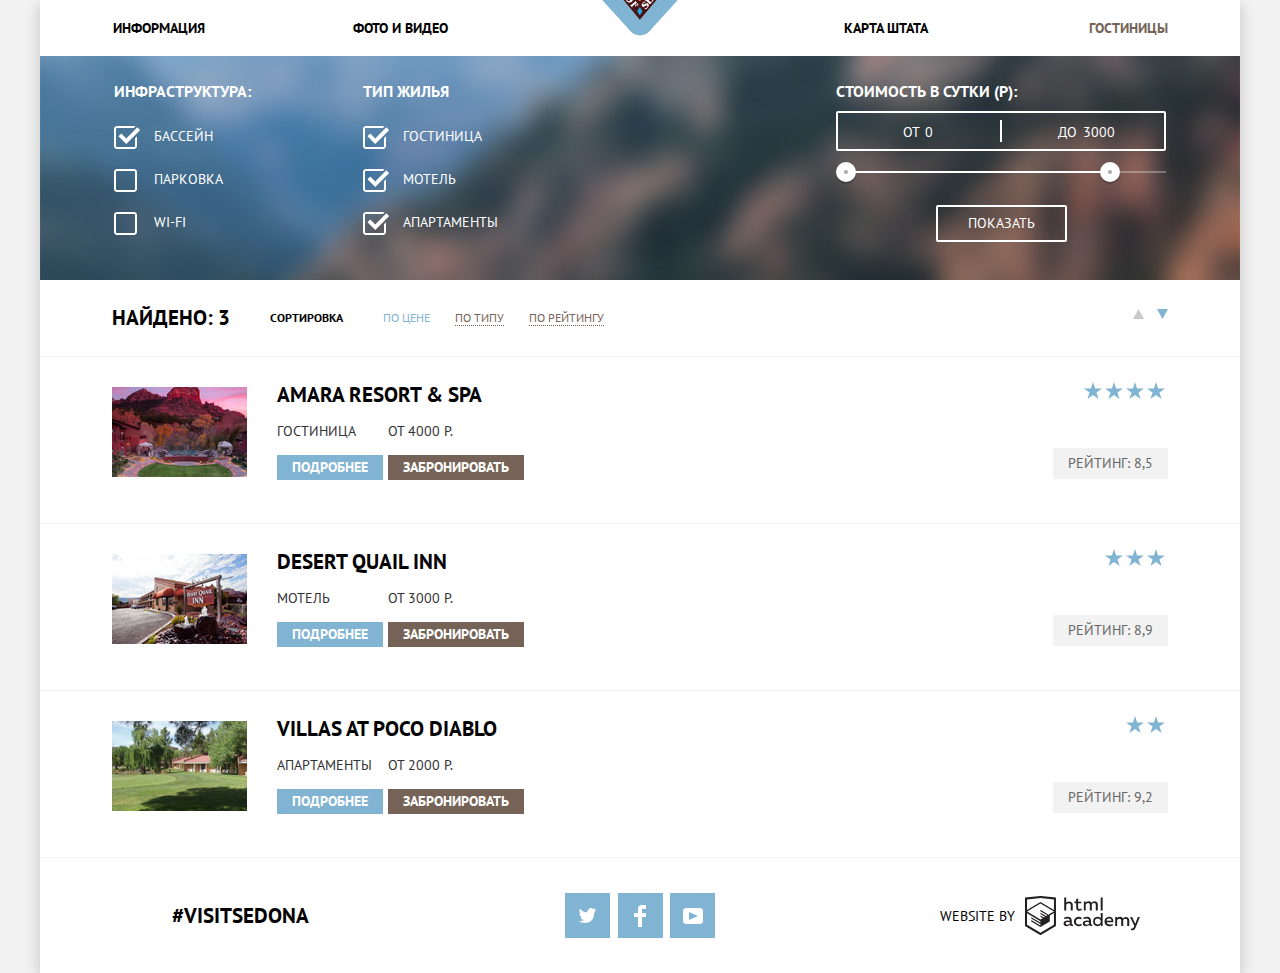
==== commit 0ba69ea9: "Удалены единицы измерения у атрибутов img" ====
--- a/inner.html
+++ b/inner.html
@@ -12,7 +12,7 @@
 			<header class="main-header">
 				<nav class="main-navigation">
 					<a href="index.html" class="main-header-logo">
-						<img src="img/logo.svg" width="140px" height="72px" alt="Логотип города Седона">
+						<img src="img/logo.svg" width="140" height="72" alt="Логотип города Седона">
 					</a>
 					<ul class="site-navigation">
 						<li><a href="info.html">Информация</a></li>
@@ -117,7 +117,7 @@
 						<li class="catalog-item">
 							<div class="catalog-item-image">
 								<a href="catalog-item.html">
-									<img src="img/amara-resort.jpg" width="135px" height="90px" alt="Гостиница Amara Resort & Spa">
+									<img src="img/amara-resort.jpg" width="135" height="90" alt="Гостиница Amara Resort & Spa">
 								</a>
 							</div>
 							<div class="catalog-item-info">
@@ -149,7 +149,7 @@
 						<li class="catalog-item">
 							<div class="catalog-item-image">
 								<a href="catalog-item.html">
-									<img src="img/desert-quail.jpg" width="135px" height="90px" alt="Мотель Desert Quail Inn">
+									<img src="img/desert-quail.jpg" width="135" height="90" alt="Мотель Desert Quail Inn">
 								</a>
 							</div>
 							<div class="catalog-item-info">
@@ -180,7 +180,7 @@
 						<li class="catalog-item">
 							<div class="catalog-item-image">
 								<a href="catalog-item.html">
-									<img src="img/villas.jpg" width="135px" height="90px" alt="Апартаменты Villas at Poco Diablo">
+									<img src="img/villas.jpg" width="135" height="90" alt="Апартаменты Villas at Poco Diablo">
 								</a>
 							</div>
 							<div class="catalog-item-info">
--- a/css/style.css
+++ b/css/style.css
@@ -8,7 +8,7 @@
 	font-weight: 700;
 	color: #000000;
 	text-transform: uppercase;
-	background-color: #dae4eb;
+	background-color: #f2f2f2;
 }
 
 a {
@@ -33,9 +33,10 @@
 	width: 1200px;
 	margin: 0 auto;
 	background-color: #ffffff;
-}
-
-main {
+	box-shadow: 0 5px 15px rgba(0,1,1,.2);
+}
+
+.container main {
 	position: relative;
 	text-align: center;
 }
@@ -46,9 +47,6 @@
 }
 
 .main-navigation {
-	display: flex;
-	flex-direction: column;
-	align-items: center;
 	position: relative;
 	color: #000000;
 }
@@ -57,6 +55,8 @@
 	display: block;
 	align-self: center;
 	position: absolute;
+	left: 50%;
+	transform: translateX(-50%);
 	z-index: 1;
 	width: 140px;
 	height: 72px;
@@ -65,9 +65,8 @@
 .site-navigation {
 	display: flex;
 	align-items: center;
-	justify-content: center;
 	width: 1055px;
-	margin: 0;
+	margin: 0 auto;
 	padding: 15px 0;
 	list-style: none;
 }
@@ -107,11 +106,12 @@
 	justify-content: center;
 	position: relative;
 	min-height: 515px;
+	box-sizing: border-box;
 	padding-top: 70px;
 	margin-bottom: 55px;
 	background-color: #9faab6;
 	background-image: url("../img/background-photo.jpg");
-	background-position: top center;
+	background-position: center 25%;
 	background-repeat: no-repeat;
 }
 
@@ -124,11 +124,12 @@
 .promo::before {
 	content: "";
 	position: absolute;
-	bottom: 0;
 	left: 0;
+	bottom: -2.5px;
 	width: 100%;
-	height: 55px;
+	height: 59px;
 	background-image: url("../img/promo-mask.svg");
+	background-position: center bottom;
 	background-repeat: no-repeat;
 }
 
@@ -160,7 +161,8 @@
 }
 
 .reasons-list h3 {
-	margin: 0;
+	width: 155px;
+	margin: 0 auto;
 	margin-bottom: 20px;
 	font-size: 21px;
 	line-height: 21px;
@@ -270,7 +272,7 @@
 
 .reason-points-item h3,
 .reason-points-item p {
-	margin: 0;
+	margin: 0 auto;
 }
 
 .reason-points-item h3 {
@@ -289,7 +291,7 @@
 
 .reason-grey {
 	width: 400px;
-	min-height: 150px;
+	min-height: 254px;
 	box-sizing: border-box;
 	padding: 45px 65px;
 	color: #000000;
@@ -311,7 +313,11 @@
 
 .modal-open-button {
 	display: inline-block;
-	padding: 20px 140px;
+	width: 570px;
+	box-sizing: border-box;
+	position: relative;
+	z-index: 3;
+	padding: 25px;
 	text-align: center;
 	font-size: 21px;
 	line-height: 26px;
@@ -332,8 +338,52 @@
 	color: rgba(255, 255, 255, 0.3);
 }
 
+@keyframes slide {
+	0% {transform: translateY(-88px);}
+	20% {transform: translateY(-78px);}
+	30% {transform: translateY(-68px);}
+	40% {transform: translateY(-58px);}
+	50% {transform: translateY(-48px);}
+	60% {transform: translateY(-38px);}
+	70% {transform: translateY(-28px);}
+	80% {transform: translateY(-18px);}
+	90% {transform: translateY(-8px);}
+	100% {transform: translateY(0px);}
+}
+
+@keyframes shake {
+	0%,
+	100% {
+		transform: translateX(0);
+	}
+	10%,
+	30%,
+	50%,
+	70%,
+	90% {
+		transform: translateX(-10px);
+	}
+	20%,
+	40%,
+	60%,
+	80% {
+		transform: translateX(10px);
+	}
+}
+
+.modal-error {
+	animation: shake 0.6s;
+}
+
 .modal-search {
 	position: relative;
+	z-index: 2;
+	display: none;
+}
+
+.modal-show {
+	display: block;
+	animation: slide 0.3s;
 }
 
 .search-hotel-form {
@@ -365,15 +415,16 @@
 	font-size: 14px;
 	font-weight: 700;
 	line-height: 26px;
+	text-transform: uppercase;
 	color: #000000;
 	background-color: #f2f2f2;
 	border: 2px solid #f2f2f2;
 }
 
-::-webkit-input-placeholder {color:#000000;}
-::-moz-placeholder          {color:#000000;}/* Firefox 19+ */
-:-moz-placeholder           {color:#000000;}/* Firefox 18- */
-:-ms-input-placeholder      {color:#000000;}
+::-webkit-input-placeholder {color:#000000; text-transform: uppercase;}
+::-moz-placeholder          {color:#000000; text-transform: uppercase;}/* Firefox 19+ */
+:-moz-placeholder           {color:#000000; text-transform: uppercase;}/* Firefox 18- */
+:-ms-input-placeholder      {color:#000000; text-transform: uppercase;}
 
 .search-hotel-form input:hover {
 	background-color: #ebebeb;
@@ -385,6 +436,11 @@
 	width: 350px;
 	padding-left: 9px;
 	margin-left: auto;
+}
+
+.search-hotel-item-btn {
+	position: relative;
+	width: 113px;
 }
 
 .adult-item input,
@@ -427,6 +483,7 @@
 
 .calendar {
 	position: absolute;
+	top: 0;
 	right: 0;
 	width: 40px;
 	height: 40px;
@@ -453,6 +510,7 @@
 .minus-btn,
 .plus-btn {
 	position: absolute;
+	top: 0;
 	width: 40px;
 	height: 40px;
 	padding: 0;
@@ -463,11 +521,19 @@
 	cursor: pointer;
 }
 
+.minus-btn {
+	left: 0;
+}
+
+.plus-btn {
+	right: 0;
+}
+
 .minus-btn::after {
 	content: "";
 	position: absolute;
-	top: 20px;
-	left: 125px;
+	top: 50%;
+	right: 14px;
 	width: 12px;
 	height: 3px;
 	background-color: #898989;
@@ -491,8 +557,8 @@
 .plus-btn::before {
 	content: "";
 	position: absolute;
-	top: 20px;
-	left: 195px;
+	top: 50%;
+	right: 15px;
 	width: 11px;
 	height: 3px;
 	background-color: #898989;
@@ -502,48 +568,16 @@
 	content: "";
 	position: absolute;
 	top: 16px;
-	left: 199px;
+	left: 18px;
 	width: 3px;
 	height: 11px;
 	background-color: #898989;
 }
 
-.children-item .minus-btn {
-	left: -45px;
-}
-
-.children-item .plus-btn {
-	left: -45px;
-}
-
-
-/*.plus-btn {
-	display: inline-block;
-	padding: 0;
-	width: 3px;
-	height: 11px;
-	background-color: #898989;
-	position: absolute;
-	top: 16px;
-	right: 65px;
-	font-size: 0;
-	border: none;
-}
-
-.plus-btn::after {
-	content: "";
-	width: 11px;
-	height: 3px;
-	background-color: #898989;
-	position: absolute;
-	top: 4px;
-	left: -4px;
-}*/
-
 .modal-search-button {
 	display: inline-block;
 	width: 460px;
-	padding: 15px 195px;
+	padding: 20px 20px;
 	margin-top: 25px;
 	font-size: 21px;
 	line-height: 26px;
@@ -565,7 +599,20 @@
 	background-color: #5496bd;
 }
 
+.map {
+	position: relative;
+}
+
+.map iframe {
+	position: relative;
+	z-index: 1;
+	border: 0;
+}
+
 .map img {
+	position: absolute;
+	top: 0;
+	left: 0;
 	display: block;
 	width: 100%;
 	height: 593px;
@@ -580,7 +627,7 @@
 	color: #ffffff;
 	background-color: #4e555c;
 	background-image: url("../img/filter-background.jpg");
-	background-position: center;
+	background-position: center 25%;
 	background-repeat: no-repeat;
 }
 
@@ -607,7 +654,7 @@
 }
 
 .filter-option {
-	margin-bottom: 20px;
+	margin-bottom: 22px;
 	padding-left: 40px;
 }
 
@@ -620,32 +667,26 @@
 .filter-input-checkbox + label::before {
 	content: "";
 	position: absolute;
-	width: 23px;
-	height: 23px;
+	width: 26px;
+	height: 26px;
 	top: 0;
 	left: -40px;
 	background-image: url("../img/checkbox-off.svg");
 	background-repeat: no-repeat;
 }
 
-.filter-input-checkbox:checked + label::after {
-	content: "";
-	position: absolute;
-	width: 26px;
-	height: 26px;
-	top: 0;
-	left: -40px;
+.filter-input-checkbox:checked + label::before {
 	background-image: url("../img/checkbox-on.svg");
 	background-repeat: no-repeat;
 }
 
 .infrastructure legend,
 .type legend {
-	margin-bottom: 20px;
+	margin-bottom: 24px;
 }
 
 .infrastructure {
-	margin-right: 90px;
+	margin-right: 110px;
 }
 
 fieldset.type {
@@ -706,6 +747,7 @@
 
 .cost-range input {
 	width: 50px;
+	height: 33px;
 	margin: 0;
 	color: #ffffff;
 	font-size: 14px;
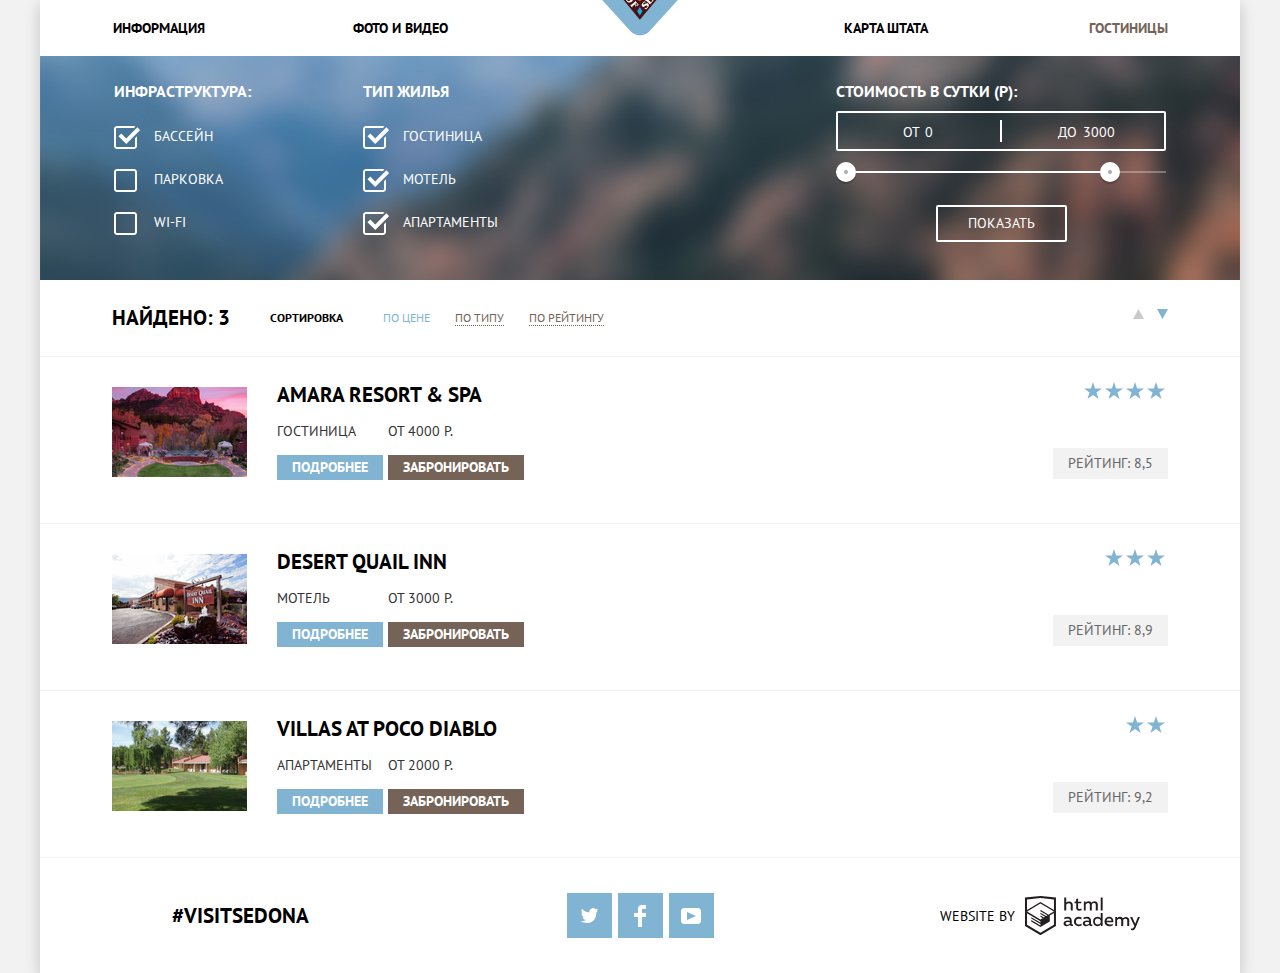
==== commit c6170944: "Доработы дополнительные критерии" ====
--- a/inner.html
+++ b/inner.html
@@ -5,7 +5,7 @@
 		<title>HTML Academy: Седона</title>
 		<link href="https://fonts.googleapis.com/css?family=PT+Sans:400,700&amp;subset=cyrillic" rel="stylesheet">
 		<link rel="stylesheet" href="css/normalize.css">
-		<link rel="stylesheet" href="css/style.css">
+		<link rel="stylesheet" href="css/ministyle.css">
 	</head>
 	<body>
 		<div class="container">
--- a/css/ministyle.css
+++ b/css/ministyle.css
@@ -0,0 +1 @@
+@-webkit-keyframes slide{0%{-webkit-transform:translateY(-88px);transform:translateY(-88px)}20%{-webkit-transform:translateY(-78px);transform:translateY(-78px)}30%{-webkit-transform:translateY(-68px);transform:translateY(-68px)}40%{-webkit-transform:translateY(-58px);transform:translateY(-58px)}50%{-webkit-transform:translateY(-48px);transform:translateY(-48px)}60%{-webkit-transform:translateY(-38px);transform:translateY(-38px)}70%{-webkit-transform:translateY(-28px);transform:translateY(-28px)}80%{-webkit-transform:translateY(-18px);transform:translateY(-18px)}90%{-webkit-transform:translateY(-8px);transform:translateY(-8px)}to{-webkit-transform:translateY(0);transform:translateY(0)}}@keyframes slide{0%{-webkit-transform:translateY(-88px);transform:translateY(-88px)}20%{-webkit-transform:translateY(-78px);transform:translateY(-78px)}30%{-webkit-transform:translateY(-68px);transform:translateY(-68px)}40%{-webkit-transform:translateY(-58px);transform:translateY(-58px)}50%{-webkit-transform:translateY(-48px);transform:translateY(-48px)}60%{-webkit-transform:translateY(-38px);transform:translateY(-38px)}70%{-webkit-transform:translateY(-28px);transform:translateY(-28px)}80%{-webkit-transform:translateY(-18px);transform:translateY(-18px)}90%{-webkit-transform:translateY(-8px);transform:translateY(-8px)}to{-webkit-transform:translateY(0);transform:translateY(0)}}@-webkit-keyframes shake{0%,to{-webkit-transform:translateX(0);transform:translateX(0)}10%,30%,50%,70%,90%{-webkit-transform:translateX(-10px);transform:translateX(-10px)}20%,40%,60%,80%{-webkit-transform:translateX(10px);transform:translateX(10px)}}@keyframes shake{0%,to{-webkit-transform:translateX(0);transform:translateX(0)}10%,30%,50%,70%,90%{-webkit-transform:translateX(-10px);transform:translateX(-10px)}20%,40%,60%,80%{-webkit-transform:translateX(10px);transform:translateX(10px)}}body{margin:0;padding:0;position:relative;font-family:"PT Sans",Arial,sans-serif;font-size:14px;line-height:26px;font-weight:700;color:#000;text-transform:uppercase;background-color:#f2f2f2}a{text-decoration:none}.visually-hidden,input[type=checkbox].visually-hidden{position:absolute;width:1px;height:1px;margin:-1px;border:0;padding:0;white-space:nowrap;-webkit-clip-path:inset(100%);clip-path:inset(100%);clip:rect(0 0 0 0);overflow:hidden}.container{width:1200px;margin:0 auto;background-color:#fff;-webkit-box-shadow:0 5px 15px rgba(0,1,1,.2);box-shadow:0 5px 15px rgba(0,1,1,.2)}.container main{position:relative;text-align:center}.main-header{background-color:#fff;min-height:55px}.main-navigation{position:relative;color:#000}.main-header-logo{display:block;-ms-flex-item-align:center;-ms-grid-row-align:center;align-self:center;position:absolute;left:50%;-webkit-transform:translateX(-50%);-ms-transform:translateX(-50%);transform:translateX(-50%);z-index:1;width:140px;height:72px}.site-navigation{display:-webkit-box;display:-ms-flexbox;display:flex;-webkit-box-align:center;-ms-flex-align:center;align-items:center;width:1055px;margin:0 auto;padding:15px 0;list-style:none}.site-navigation li{width:240px}.site-navigation li:nth-child(2){margin-right:auto}.site-navigation li:nth-child(3),.site-navigation li:nth-child(4){text-align:right}.site-navigation a{color:#000}.site-navigation a:hover{color:#81b3d2}.site-navigation a:active,.site-navigation a:focus{color:#bdbbbc}.site-navigation-current a{color:#766357}.promo,.promo::before{background-repeat:no-repeat}.promo{display:-webkit-box;display:-ms-flexbox;display:flex;-webkit-box-pack:center;-ms-flex-pack:center;justify-content:center;min-height:515px;-webkit-box-sizing:border-box;box-sizing:border-box;padding-top:70px;margin-bottom:55px;background-color:#9faab6;position:relative;background-image:url(../img/background-photo.jpg);background-position:center 25%}.promo img{display:block;width:459px;height:353px}.promo::before{content:"";position:absolute;left:0;bottom:-2.5px;width:100%;height:59px;background-image:url(../img/promo-mask.svg);background-position:center bottom}.tagline{width:440px;margin:0 auto 30px;text-align:center;font-size:21px;line-height:26px;color:#000}.summary{font-weight:400;color:#333}.reasons{margin:45px 0}.reasons-list{display:-webkit-box;display:-ms-flexbox;display:flex;-ms-flex-wrap:wrap;flex-wrap:wrap;list-style:none;margin:0;padding:0}.reasons-list h3{width:155px;margin:0 auto 20px;font-size:21px;line-height:21px}.reasons-item{-webkit-box-flex:1;-ms-flex-positive:1;flex-grow:1}.reasons-item:nth-child(1){display:-webkit-box;display:-ms-flexbox;display:flex;-ms-flex-wrap:wrap;flex-wrap:wrap}.reasons-item p,.reasons-item span{font-size:14px;line-height:21px}.reasons-item p{margin:20px 0 0}.reason-description{padding:50px;-webkit-box-sizing:border-box;box-sizing:border-box}.reason-number{font-weight:400}.reason-img{width:800px;background-color:#81b3d2}.reason-img img{display:block;width:800px}.reasons-item:nth-child(2){display:-webkit-box;display:-ms-flexbox;display:flex}.reasons-item:nth-child(2) .reason-description{-webkit-box-ordinal-group:2;-ms-flex-order:1;order:1}.reason-points{display:-webkit-box;display:-ms-flexbox;display:flex;list-style:none;-webkit-box-pack:center;-ms-flex-pack:center;justify-content:center;padding:0;color:#000;background-color:#fff}.reason-points-item{width:400px;min-height:95px;-webkit-box-sizing:border-box;box-sizing:border-box;position:relative;padding:150px 65px 65px}.reason-points-item:nth-child(1)::before,.reason-points-item:nth-child(2)::before{content:"";width:75px;height:72px;position:absolute;top:50px;left:0;right:0;margin:0 auto;background-image:url(../img/icon-1.svg);background-repeat:no-repeat}.reason-points-item:nth-child(2)::before{width:74px;height:70px;background-image:url(../img/icon-3.svg)}.reason-points-item:last-child::before{content:"";width:64px;height:76px;position:absolute;top:50px;left:0;right:0;margin:0 auto;background-image:url(../img/icon-2.svg);background-repeat:no-repeat}.reason-points-item h3,.reason-points-item p{margin:0 auto}.reason-points-item h3{margin-bottom:20px}.reason-blue{width:400px;color:#fff;background-color:#81b3d2}.reason-blue p{color:#fff}.modal-open-button,.reason-grey{-webkit-box-sizing:border-box;box-sizing:border-box}.reason-grey{min-height:254px;width:400px;padding:45px 65px;color:#000;background-color:#eee}.search-hotel h2{margin:0 0 25px;font-size:30px;line-height:36px;color:#000}.search-hotel p{margin:0 20px 45px}.modal-open-button{display:inline-block;width:570px;position:relative;z-index:3;padding:25px;text-align:center;font-size:21px;line-height:26px;font-weight:700;color:#fff;text-transform:uppercase;background-color:#766357;border:0}.modal-open-button:hover{background-color:#604e43}.modal-open-button:active,.modal-open-button:focus{background-color:#503e33;color:rgba(255,255,255,.3)}.modal-error{-webkit-animation:shake .6s;animation:shake .6s}.modal-search{position:relative;z-index:2;display:none}.modal-show{display:block;-webkit-animation:slide .3s;animation:slide .3s}.search-hotel-form,.search-hotel-form input{-webkit-box-sizing:border-box;box-sizing:border-box}.search-hotel-form{position:absolute;left:0;right:0;width:570px;margin:0 auto;padding:55px;background-color:#fff}.search-hotel-form p{margin:0}.search-hotel-form .search-hotel-item{display:-webkit-box;display:-ms-flexbox;display:flex;-webkit-box-align:center;-ms-flex-align:center;align-items:center;margin-bottom:25px;position:relative;text-align:left}.search-hotel-form input{height:40px;font-size:14px;font-weight:700;line-height:26px;text-transform:uppercase;color:#000;background-color:#f2f2f2;border:2px solid #f2f2f2}::-webkit-input-placeholder{color:#000;text-transform:uppercase}:-moz-placeholder,::-moz-placeholder{color:#000;text-transform:uppercase}:-ms-input-placeholder{color:#000;text-transform:uppercase}.search-hotel-form input:hover{background-color:#ebebeb;border:2px solid #ebebeb}.arrival-item input,.departure-item input{width:350px;padding-left:9px;margin-left:auto}.search-hotel-item-btn{position:relative;width:113px}.adult-item input,.children-item input{width:113px;text-align:center}.search-hotel-form .item-wrapper{display:-webkit-box;display:-ms-flexbox;display:flex;-webkit-box-pack:justify;-ms-flex-pack:justify;justify-content:space-between}.search-hotel-form input:focus{outline:0;background-color:transparent;border:2px solid #ebebeb}.search-hotel-form label{display:inline-block;margin-right:15px;font-size:14px;font-weight:700;line-height:26px;color:#000}.adult-item input{margin-right:50px}.adult-item label{margin-right:35px}.children-item label{margin-right:25px}.calendar{position:absolute;top:0;right:0;width:40px;height:40px;padding:0;font-size:0;background-color:transparent;border:0;outline:0}.calendar path{opacity:.5}.calendar:hover path{opacity:1}.calendar:active path,.calendar:focus path{fill:#81b3d2}.minus-btn,.plus-btn{position:absolute;top:0;width:40px;height:40px;padding:0;font-size:0;background-color:transparent;border:0;outline:0;cursor:pointer}.minus-btn{left:0}.plus-btn{right:0}.minus-btn::after{content:"";position:absolute;top:50%;right:14px;width:12px;height:3px;background-color:#898989}.minus-btn:hover::after,.plus-btn:hover::after,.plus-btn:hover::before{background-color:#000}.minus-btn:active::after,.minus-btn:focus::after,.plus-btn:active::after,.plus-btn:active::before,.plus-btn:focus::after,.plus-btn:focus::before{background-color:#81b3d2}.plus-btn::after,.plus-btn::before{content:"";position:absolute;background-color:#898989}.plus-btn::before{right:15px;top:50%;width:11px;height:3px}.plus-btn::after{top:16px;left:18px;width:3px;height:11px}.modal-search-button{display:inline-block;width:460px;padding:20px;margin-top:25px;font-size:21px;line-height:26px;font-weight:700;color:#fff;text-align:center;text-transform:uppercase;background-color:#81b3d2;border:0}.modal-search-button:hover{background-color:#669ec0}.modal-search-button:active,.modal-search-button:focus{color:rgba(255,255,255,.3);background-color:#5496bd}.map,.map iframe{position:relative}.map iframe{z-index:1;border:0}.map img{position:absolute;top:0;left:0;display:block;width:100%;height:593px}.hotel-filters{padding:25px 72px;font-size:14px;line-height:21px;font-weight:400;text-align:left;color:#fff;background-color:#4e555c;background-image:url(../img/filter-background.jpg);background-position:center 25%;background-repeat:no-repeat}.filter{display:-webkit-box;display:-ms-flexbox;display:flex}.hotel-filters fieldset{border:0;padding:0}.hotel-filters legend{font-size:16px;line-height:21px;font-weight:700;color:#fff}.hotel-filters ul{margin:0;padding:0;list-style:none}.filter-option{margin-bottom:22px;padding-left:40px}.filter-option label{position:relative;display:block;cursor:pointer}.filter-input-checkbox+label::before{content:"";position:absolute;width:26px;height:26px;top:0;left:-40px;background-image:url(../img/checkbox-off.svg);background-repeat:no-repeat}.filter-input-checkbox:checked+label::before{background-image:url(../img/checkbox-on.svg);background-repeat:no-repeat}.infrastructure legend,.type legend{margin-bottom:24px}.infrastructure{margin-right:110px}fieldset.type{margin-right:auto}.filter-input:focus+label,.filter-input:hover+label{color:#fff}.filter-input:focus+label{outline:1px solid #81b3d2}.filter-input:disabled+label{color:#4e555c}.cost{width:330px;text-align:left}.cost legend{margin-bottom:9px}.cost-range{position:relative;height:36px;margin-bottom:20px;font-size:0;border:2px solid #fff;border-radius:2px}.cost-range::after{content:"";position:absolute;width:2px;height:22px;background-color:#fff;top:50%;left:50%;-webkit-transform:translate(-50%,-50%);-ms-transform:translate(-50%,-50%);transform:translate(-50%,-50%)}.cost-range label{display:inline-block;font-size:14px;line-height:38px;vertical-align:top;cursor:pointer}.cost-range .max-price,.cost-range .min-price{width:90px;padding-left:65px}.cost-range input{width:50px;height:33px;margin:0;color:#fff;font-size:14px;line-height:38px;background:0 0;border:0}.range-controls{position:relative;margin-bottom:32px}.range-controls .range-scale{height:2px;background-color:rgba(255,255,255,.3)}.range-controls .bar{width:80%;height:2px;background-color:#fff}.range-toggle{position:absolute;top:-9px;width:4px;height:4px;background-color:#ababab;border:8px solid #fff;border-radius:50%;-webkit-box-shadow:0 2px 1px 0 rgba(0,1,1,.2);box-shadow:0 2px 1px 0 rgba(0,1,1,.2);cursor:pointer}.range-toggle:hover{width:5px;height:5px;border:9px solid #fff}.range-toggle-min{left:0}.range-toggle-max{left:80%}.filter-button{display:block;margin:0 auto;padding:6px 30px;font-size:14px;line-height:21px;font-weight:400;color:#fff;text-transform:uppercase;text-align:center;background-color:transparent;border:2px solid #fff;border-radius:2px;cursor:pointer}.filter-button:active,.filter-button:focus,.filter-button:hover{color:#000;background-color:#fff}.sorting,.sorting-filters{display:-webkit-box;display:-ms-flexbox;display:flex;-webkit-box-align:center;-ms-flex-align:center;align-items:center}.sorting-filters{-webkit-box-pack:justify;-ms-flex-pack:justify;justify-content:space-between;padding:25px 72px;font-size:12px;line-height:18px}.sorting-filters p{margin:0;font-size:21px;line-height:26px;color:#000}.sorting-filters .wrapper{width:118px;margin-right:40px}.sorting{-webkit-box-flex:1;-ms-flex-positive:1;flex-grow:1}.sorting-title{margin:0;font-size:12px;line-height:18px;color:#000}.sorting-list{display:-webkit-box;display:-ms-flexbox;display:flex;list-style:none;margin:0 auto 0 0}.sorting-item{margin-right:25px}.sorting-item a{font-size:12px;line-height:18px;font-weight:400;color:#766357;border-bottom:1px dotted #766357}.sorting-item a:hover{color:#81b3d2;border-bottom:1px dotted #81b3d2}.sorting-item a:active,.sorting-item a:focus{color:#000;border-bottom:none}.sorting-item-active a{color:#81b3d2;border-bottom:none}.sorting-arrows{display:-webkit-box;display:-ms-flexbox;display:flex;width:35px;list-style:none;font-size:0;margin:0}.sorting-arrow-up{margin-right:auto}.sorting-arrow-down path,.sorting-arrow-up path{fill:#cacaca}.sorting-arrow-down-active path{fill:#81b3d2}.sorting-arrow-down:hover path,.sorting-arrow-up:hover path{fill:#000}.sorting-arrow-down:active path,.sorting-arrow-down:focus path,.sorting-arrow-up:active path,.sorting-arrow-up:focus path{fill:#81b3d2}.catalog-list{margin:0;padding:0;list-style:none}.catalog-item{display:-webkit-box;display:-ms-flexbox;display:flex;-webkit-box-align:start;-ms-flex-align:start;align-items:flex-start;width:100%;-webkit-box-sizing:border-box;box-sizing:border-box;padding:25px 72px 30px;text-align:left;border-top:1px solid #f2f2f2}.catalog-item:last-child{border-bottom:1px solid #f2f2f2}.catalog-item h3{font-size:21px;line-height:26px;color:#000;margin:0}.catalog-item-image{margin-top:5px;margin-right:30px;width:135px;height:90px}.catalog-item-info{max-width:750px;margin-right:auto}.catalog-item-info p{margin:0 0 10px}.catalog-item a{color:#000}.catalog-item a:hover{color:#81b3d2}.catalog-item a:active,.catalog-item a:focus{color:#bdbbbc}.catalog-item-info .column{display:-webkit-box;display:-ms-flexbox;display:flex}.catalog-item-info .column div:last-child{margin-left:5px}.catalog-item-price{width:265px;padding-top:10px}.catalog-item-price .button,.catalog-item-price .button-order{display:inline-block;padding:2px 15px;font-size:14px;line-height:21px;font-weight:700;color:#fff;text-align:center;text-transform:uppercase;border:0}.catalog-item-price .button{background-color:#81b3d2}.catalog-item-price .button:hover{color:#fff;background-color:#669ec0}.catalog-item-price .button:active,.catalog-item-price .button:focus{color:rgba(255,255,255,.3);background-color:#5496bd}.catalog-item-price .button-order{background-color:#766357}.catalog-item-price .button-order:hover{color:#fff;background-color:#604e43}.catalog-item-price .button-order:active,.catalog-item-price .button-order:focus{color:rgba(255,255,255,.3);background-color:#503e33}.catalog-item-rate{width:115px}.stars,footer{display:-webkit-box;display:-ms-flexbox;display:flex}.stars{font-size:0;-webkit-box-pack:end;-ms-flex-pack:end;justify-content:flex-end}.stars span{display:block;width:18px;height:17px;margin-right:3px;background-image:url(../img/star-rate.svg);background-repeat:no-repeat}.catalog-item .rate{margin-top:40px;padding:5px 15px;font-size:14px;line-height:21px;font-weight:400;color:#666;background-color:#f2f2f2}footer{-webkit-box-align:center;-ms-flex-align:center;align-items:center;-webkit-box-pack:center;-ms-flex-pack:center;justify-content:center;position:absolute;bottom:0;z-index:1;padding:35px 0;color:#000;background-color:rgba(255,255,255,.9)}.inner-footer{position:static}.footer-hashtag{font-size:21px;line-height:26px}.footer-hashtag,.footer-social{width:400px;text-align:center}.social-button{display:-webkit-box;display:-ms-flexbox;display:flex;-webkit-box-pack:center;-ms-flex-pack:center;justify-content:center;-webkit-box-align:center;-ms-flex-align:center;align-items:center;width:45px;height:45px;margin-left:3px;margin-right:3px;background-color:#81b3d2}.social-button:hover{background-color:#669ec0}.social-button:active path,.social-button:focus path{fill:rgba(255,255,255,.3)}.footer-copyright,.footer-social ul{display:-webkit-box;display:-ms-flexbox;display:flex;justify-content:center;margin:0 auto;padding:0}.footer-social ul{list-style:none;-webkit-box-pack:justify;-ms-flex-pack:justify}.footer-copyright{-webkit-box-pack:center;-ms-flex-pack:center;-webkit-box-align:center;-ms-flex-align:center;align-items:center;width:400px;text-align:center}.footer-copyright b{display:block;margin-right:10px;font-size:14px;line-height:26px;font-weight:400;color:#000}.footer-copyright a{display:block;width:115px;height:40px}.footer-copyright:hover path{fill:#81b3d2}.footer-copyright:active path,.footer-copyright:focus path{fill:#bdbbbc}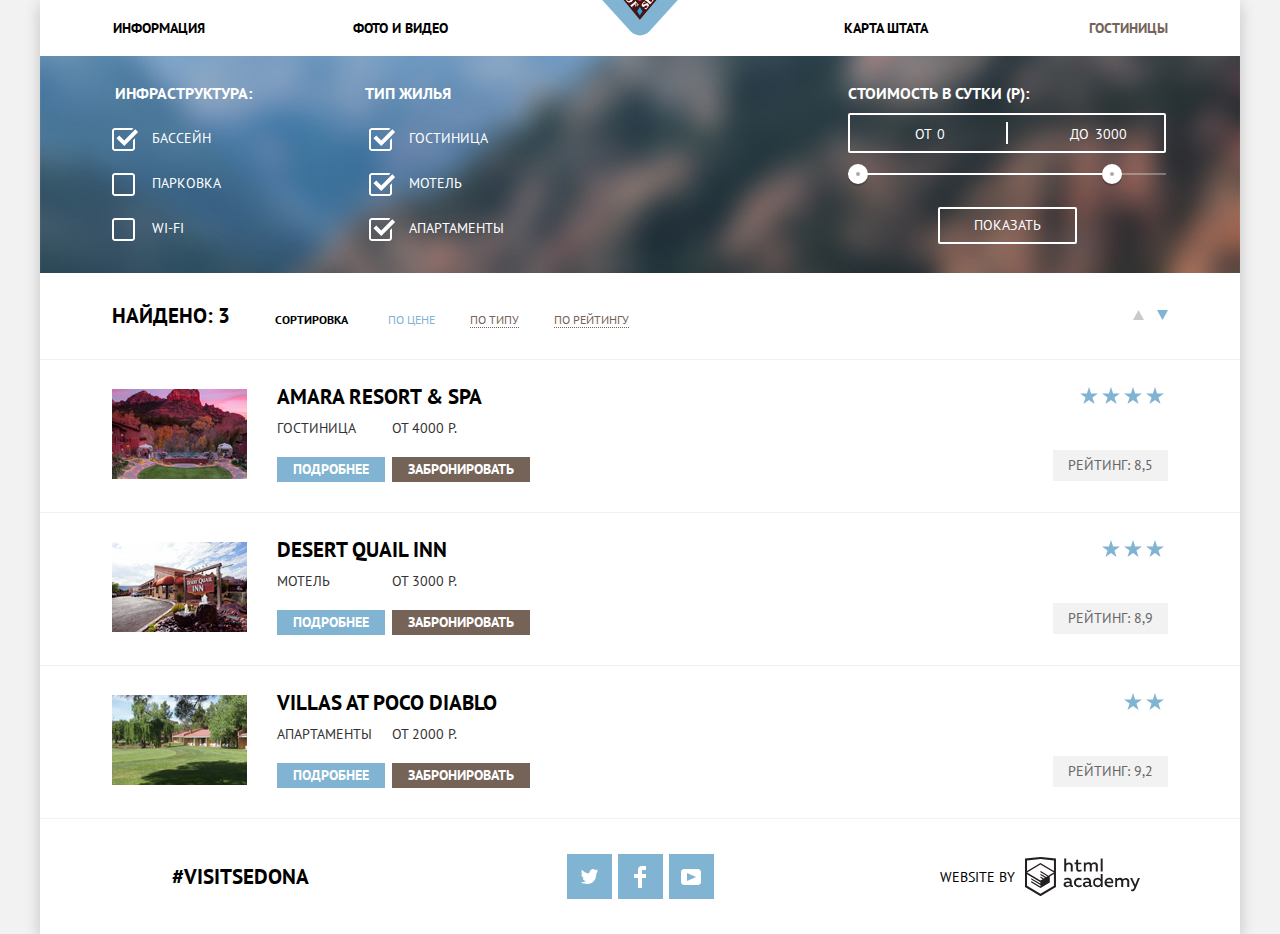
==== commit 45072041: "Правки по комментариям к защите" ====
--- a/inner.html
+++ b/inner.html
@@ -211,47 +211,47 @@
 				</section>
 			</main>
 			<footer class="inner-footer">
-					<div class="footer-hashtag">
-						<b>#visitsedona</b>
-					</div>
-					<div class="footer-social">
-						<ul>
-							<li>
-								<a class="social-button" href="#">
-									<span class="visually-hidden">Twitter</span>
-									<svg xmlns="http://www.w3.org/2000/svg" xmlns:xlink="http://www.w3.org/1999/xlink" width="17" height="15" viewBox="0 0 17 15">
-										<path fill="#FFF" d="M10.95.144c1.685-.496 2.984.27 3.577 1.179.673-.231 1.331-.481 2.011-.708a2.345 2.345 0 0 1-.857 1.768c.685.17 1.304-.491 1.304-.491-.169 1-1.006 1.788-1.563 2.024-.231 6.75-3.175 11.217-10.077 11.082h-.446c-.41 0-4.164-.46-4.898-1.887 2.271.196 3.893-.422 4.693-1.177-.96-.3-2.679-.477-2.979-2.95.349.106.564.228 1.19.119C1.705 8.247.374 7.53.448 5.33c.285.328 1.067.536 1.34.472C1.085 5.561-.182 2.442.894.85c1.818 1.854 3.735 3.606 7.152 3.773C8.254 2.33 9.183.793 10.95.144z"/>
-									</svg>
-								</a>
-							</li>
-							<li>
-								<a class="social-button" href="#">
-									<span class="visually-hidden">Facebook</span>
-									<svg xmlns="http://www.w3.org/2000/svg" width="12" height="22" viewBox="0 0 12 22">
-										<path fill="#FFF" d="M12 4V0H8a4 4 0 0 0-4 4v4H0v4h4v10h4V12h4V8H8V4h4z"/>
-									</svg>
-								</a>
-							</li>
-							<li>
-								<a class="social-button" href="#">
-									<span class="visually-hidden">Youtube</span>
-									<svg xmlns="http://www.w3.org/2000/svg" xmlns:xlink="http://www.w3.org/1999/xlink" width="20" height="16" viewBox="0 0 20 16">
-										<path fill="#FFF" d="M17 0H3C1.35 0 0 1.35 0 3v10c0 1.65 1.35 3 3 3h14c1.65 0 3-1.35 3-3V3c0-1.65-1.35-3-3-3zM6.027 11.998V4.002L15.014 8l-8.987 3.998z"/>
-									</svg>
-								</a>
-							</li>
-						</ul>
-					</div>
-					<div class="footer-copyright">
-						<b>Website by</b>
-						<a class="button" href="https://htmlacademy.ru/intensive/htmlcss">
-							<span class="visually-hidden">HTML Academy</span>
-							<svg id="Layer_1" data-name="Layer 1" xmlns="http://www.w3.org/2000/svg" viewBox="0 0 108.08 36.85">
-								<title>logo-htmlacademy-small1</title>
-								<path d="M44.61,26.88a2,2,0,0,0,.55-0.1v1.33a3.25,3.25,0,0,1-1.18.21,1.67,1.67,0,0,1-1.67-1,4.84,4.84,0,0,1-3.14,1.08c-1.51,0-2.91-.83-2.91-2.55,0-2.13,2-2.79,3.71-2.79a11.08,11.08,0,0,1,2.17.25v-0.3c0-1-.76-1.77-2.19-1.77a7.42,7.42,0,0,0-3,.64v-1.7a10.21,10.21,0,0,1,3.19-.55c2.36,0,3.81,1.12,3.81,3.65v3a0.54,0.54,0,0,0,.49.59h0.17Zm-6.44-1.13A1.35,1.35,0,0,0,39.63,27h0.11a3.39,3.39,0,0,0,2.41-1V24.58a9.72,9.72,0,0,0-1.81-.21c-1,0-2.16.33-2.16,1.38h0Zm12.36-6.11a5,5,0,0,1,2.57.64V22a4.08,4.08,0,0,0-2.3-.7,2.75,2.75,0,1,0,0,5.49,5,5,0,0,0,2.43-.64v1.71a6.27,6.27,0,0,1-2.76.57A4.21,4.21,0,0,1,46,24.51q0-.21,0-0.41a4.32,4.32,0,0,1,4.18-4.46h0.38Zm12.17,7.24a2,2,0,0,0,.55-0.1v1.33a3.25,3.25,0,0,1-1.18.21,1.67,1.67,0,0,1-1.67-1,4.84,4.84,0,0,1-3.14,1.08c-1.51,0-2.91-.83-2.91-2.55,0-2.13,2-2.79,3.71-2.79a11.08,11.08,0,0,1,2.17.25v-0.3c0-1-.76-1.77-2.19-1.77a7.42,7.42,0,0,0-3,.64v-1.7a10.21,10.21,0,0,1,3.19-.55c2.36,0,3.81,1.12,3.81,3.65v3a0.54,0.54,0,0,0,.49.59h0.17Zm-6.44-1.13A1.35,1.35,0,0,0,57.73,27h0.11a3.39,3.39,0,0,0,2.41-1V24.58a9.72,9.72,0,0,0-1.81-.21c-1.06,0-2.16.33-2.16,1.38h0ZM73,16V28.2H71.35V26.88a3.88,3.88,0,0,1-3.19,1.54,4.4,4.4,0,0,1,0-8.78,3.81,3.81,0,0,1,3,1.3V16H73Zm-4.53,5.22a2.76,2.76,0,1,0,0,5.52A2.86,2.86,0,0,0,71.15,25V23A2.91,2.91,0,0,0,68.49,21.27ZM79,19.64c3.31,0,4.46,2.68,3.92,5.09H76.7c0.21,1.5,1.67,2.11,3.19,2.11a6.11,6.11,0,0,0,2.64-.59v1.6a7.14,7.14,0,0,1-3,.57C77,28.42,74.78,27,74.78,24a4.18,4.18,0,0,1,4-4.39H79Zm0.09,1.54a2.28,2.28,0,0,0-2.44,2.1v0.06H81.3A2,2,0,0,0,79.13,21.18Zm5.73,7V19.87h1.65v1a3.81,3.81,0,0,1,2.78-1.27A2.86,2.86,0,0,1,91.89,21a4.12,4.12,0,0,1,2.91-1.33A3.06,3.06,0,0,1,98,23V28.2h-1.9V23.05a1.59,1.59,0,0,0-1.42-1.75H94.42a2.8,2.8,0,0,0-2.07,1.12V28.2h-1.9V23.05A1.59,1.59,0,0,0,89,21.31H88.8a3,3,0,0,0-2.21,1.29v5.63H84.86Zm21.31-8.33h1.9l-3.91,9.46c-0.9,2.17-2.09,2.86-3.35,2.86a4.76,4.76,0,0,1-1.1-.14V30.46a2.86,2.86,0,0,0,.85.12c0.9,0,1.58-.64,2.07-1.9l0.17-.42-4-8.4h2l2.86,6.29ZM38.73,1.46V6.22a3.81,3.81,0,0,1,2.7-1.14,3.25,3.25,0,0,1,3.44,3.4v5.15H43V8.72a1.81,1.81,0,0,0-1.61-2h-0.3a2.93,2.93,0,0,0-2.32,1.39v5.52h-1.9V1.46h1.9ZM49.94,2.31v3h3V6.91h-3v3.81c0,1.1.5,1.46,1.58,1.46a4.49,4.49,0,0,0,1.69-.33v1.6A6.8,6.8,0,0,1,51,13.8a2.55,2.55,0,0,1-2.86-2.74V6.89H46.58V5.26h1.5V2.74Zm5.4,11.31V5.28H57v1A3.81,3.81,0,0,1,59.77,5a2.86,2.86,0,0,1,2.6,1.33A4.12,4.12,0,0,1,65.28,5,3.06,3.06,0,0,1,68.44,8.4v5.21h-1.9V8.46a1.59,1.59,0,0,0-1.42-1.75H64.89a2.8,2.8,0,0,0-2.07,1.12v5.78h-1.9V8.46A1.59,1.59,0,0,0,59.5,6.71H59.27A3,3,0,0,0,57.06,8v5.63H55.34ZM71.17,1.45H73V13.6H71.17V1.45ZM14.71,0H14.55L0,1.54V28.21l14.55,8.66,14.55-8.66V1.54Zm12.5,27.1L14.55,34.64,1.9,27.12V16.18l12.59,7.5V25L5.86,19.9v1.31l8.68,5.21v1.39L5.87,22.65V24l8.68,5.21,8.75-5.24V18.31L27.2,16V27.12Zm0-12.53-3.48,2-1.6,1L14.51,13v1.31L21,18.23H21l-0.14.09-1,.54-5.37-3.2V17l4.24,2.52-1,.67-3.2-1.9v1.31l2.1,1.24L14.5,22.1,2,14.65,14.51,7.11Zm0-1.32L14.49,5.76,1.91,13.25v-10L14.56,1.92,27.21,3.25v10h0Z" transform="translate(0 -0.02)" fill="#231f20"/>
-							</svg>
-						</a>
-					</div>
+				<div class="footer-hashtag">
+					<b>#visitsedona</b>
+				</div>
+				<div class="footer-social">
+					<ul>
+						<li>
+							<a class="social-button" href="#">
+								<span class="visually-hidden">Twitter</span>
+								<svg xmlns="http://www.w3.org/2000/svg" xmlns:xlink="http://www.w3.org/1999/xlink" width="17" height="15" viewBox="0 0 17 15">
+									<path fill="#FFF" d="M10.95.144c1.685-.496 2.984.27 3.577 1.179.673-.231 1.331-.481 2.011-.708a2.345 2.345 0 0 1-.857 1.768c.685.17 1.304-.491 1.304-.491-.169 1-1.006 1.788-1.563 2.024-.231 6.75-3.175 11.217-10.077 11.082h-.446c-.41 0-4.164-.46-4.898-1.887 2.271.196 3.893-.422 4.693-1.177-.96-.3-2.679-.477-2.979-2.95.349.106.564.228 1.19.119C1.705 8.247.374 7.53.448 5.33c.285.328 1.067.536 1.34.472C1.085 5.561-.182 2.442.894.85c1.818 1.854 3.735 3.606 7.152 3.773C8.254 2.33 9.183.793 10.95.144z"/>
+								</svg>
+							</a>
+						</li>
+						<li>
+							<a class="social-button" href="#">
+								<span class="visually-hidden">Facebook</span>
+								<svg xmlns="http://www.w3.org/2000/svg" width="12" height="22" viewBox="0 0 12 22">
+									<path fill="#FFF" d="M12 4V0H8a4 4 0 0 0-4 4v4H0v4h4v10h4V12h4V8H8V4h4z"/>
+								</svg>
+							</a>
+						</li>
+						<li>
+							<a class="social-button" href="#">
+								<span class="visually-hidden">Youtube</span>
+								<svg xmlns="http://www.w3.org/2000/svg" xmlns:xlink="http://www.w3.org/1999/xlink" width="20" height="16" viewBox="0 0 20 16">
+									<path fill="#FFF" d="M17 0H3C1.35 0 0 1.35 0 3v10c0 1.65 1.35 3 3 3h14c1.65 0 3-1.35 3-3V3c0-1.65-1.35-3-3-3zM6.027 11.998V4.002L15.014 8l-8.987 3.998z"/>
+								</svg>
+							</a>
+						</li>
+					</ul>
+				</div>
+				<div class="footer-copyright">
+					<b>Website by</b>
+					<a class="button copyright-button" href="https://htmlacademy.ru/intensive/htmlcss">
+						<span class="visually-hidden">HTML Academy</span>
+						<svg id="Layer_1" data-name="Layer 1" xmlns="http://www.w3.org/2000/svg" viewBox="0 0 108.08 36.85">
+							<title>logo-htmlacademy-small1</title>
+							<path d="M44.61,26.88a2,2,0,0,0,.55-0.1v1.33a3.25,3.25,0,0,1-1.18.21,1.67,1.67,0,0,1-1.67-1,4.84,4.84,0,0,1-3.14,1.08c-1.51,0-2.91-.83-2.91-2.55,0-2.13,2-2.79,3.71-2.79a11.08,11.08,0,0,1,2.17.25v-0.3c0-1-.76-1.77-2.19-1.77a7.42,7.42,0,0,0-3,.64v-1.7a10.21,10.21,0,0,1,3.19-.55c2.36,0,3.81,1.12,3.81,3.65v3a0.54,0.54,0,0,0,.49.59h0.17Zm-6.44-1.13A1.35,1.35,0,0,0,39.63,27h0.11a3.39,3.39,0,0,0,2.41-1V24.58a9.72,9.72,0,0,0-1.81-.21c-1,0-2.16.33-2.16,1.38h0Zm12.36-6.11a5,5,0,0,1,2.57.64V22a4.08,4.08,0,0,0-2.3-.7,2.75,2.75,0,1,0,0,5.49,5,5,0,0,0,2.43-.64v1.71a6.27,6.27,0,0,1-2.76.57A4.21,4.21,0,0,1,46,24.51q0-.21,0-0.41a4.32,4.32,0,0,1,4.18-4.46h0.38Zm12.17,7.24a2,2,0,0,0,.55-0.1v1.33a3.25,3.25,0,0,1-1.18.21,1.67,1.67,0,0,1-1.67-1,4.84,4.84,0,0,1-3.14,1.08c-1.51,0-2.91-.83-2.91-2.55,0-2.13,2-2.79,3.71-2.79a11.08,11.08,0,0,1,2.17.25v-0.3c0-1-.76-1.77-2.19-1.77a7.42,7.42,0,0,0-3,.64v-1.7a10.21,10.21,0,0,1,3.19-.55c2.36,0,3.81,1.12,3.81,3.65v3a0.54,0.54,0,0,0,.49.59h0.17Zm-6.44-1.13A1.35,1.35,0,0,0,57.73,27h0.11a3.39,3.39,0,0,0,2.41-1V24.58a9.72,9.72,0,0,0-1.81-.21c-1.06,0-2.16.33-2.16,1.38h0ZM73,16V28.2H71.35V26.88a3.88,3.88,0,0,1-3.19,1.54,4.4,4.4,0,0,1,0-8.78,3.81,3.81,0,0,1,3,1.3V16H73Zm-4.53,5.22a2.76,2.76,0,1,0,0,5.52A2.86,2.86,0,0,0,71.15,25V23A2.91,2.91,0,0,0,68.49,21.27ZM79,19.64c3.31,0,4.46,2.68,3.92,5.09H76.7c0.21,1.5,1.67,2.11,3.19,2.11a6.11,6.11,0,0,0,2.64-.59v1.6a7.14,7.14,0,0,1-3,.57C77,28.42,74.78,27,74.78,24a4.18,4.18,0,0,1,4-4.39H79Zm0.09,1.54a2.28,2.28,0,0,0-2.44,2.1v0.06H81.3A2,2,0,0,0,79.13,21.18Zm5.73,7V19.87h1.65v1a3.81,3.81,0,0,1,2.78-1.27A2.86,2.86,0,0,1,91.89,21a4.12,4.12,0,0,1,2.91-1.33A3.06,3.06,0,0,1,98,23V28.2h-1.9V23.05a1.59,1.59,0,0,0-1.42-1.75H94.42a2.8,2.8,0,0,0-2.07,1.12V28.2h-1.9V23.05A1.59,1.59,0,0,0,89,21.31H88.8a3,3,0,0,0-2.21,1.29v5.63H84.86Zm21.31-8.33h1.9l-3.91,9.46c-0.9,2.17-2.09,2.86-3.35,2.86a4.76,4.76,0,0,1-1.1-.14V30.46a2.86,2.86,0,0,0,.85.12c0.9,0,1.58-.64,2.07-1.9l0.17-.42-4-8.4h2l2.86,6.29ZM38.73,1.46V6.22a3.81,3.81,0,0,1,2.7-1.14,3.25,3.25,0,0,1,3.44,3.4v5.15H43V8.72a1.81,1.81,0,0,0-1.61-2h-0.3a2.93,2.93,0,0,0-2.32,1.39v5.52h-1.9V1.46h1.9ZM49.94,2.31v3h3V6.91h-3v3.81c0,1.1.5,1.46,1.58,1.46a4.49,4.49,0,0,0,1.69-.33v1.6A6.8,6.8,0,0,1,51,13.8a2.55,2.55,0,0,1-2.86-2.74V6.89H46.58V5.26h1.5V2.74Zm5.4,11.31V5.28H57v1A3.81,3.81,0,0,1,59.77,5a2.86,2.86,0,0,1,2.6,1.33A4.12,4.12,0,0,1,65.28,5,3.06,3.06,0,0,1,68.44,8.4v5.21h-1.9V8.46a1.59,1.59,0,0,0-1.42-1.75H64.89a2.8,2.8,0,0,0-2.07,1.12v5.78h-1.9V8.46A1.59,1.59,0,0,0,59.5,6.71H59.27A3,3,0,0,0,57.06,8v5.63H55.34ZM71.17,1.45H73V13.6H71.17V1.45ZM14.71,0H14.55L0,1.54V28.21l14.55,8.66,14.55-8.66V1.54Zm12.5,27.1L14.55,34.64,1.9,27.12V16.18l12.59,7.5V25L5.86,19.9v1.31l8.68,5.21v1.39L5.87,22.65V24l8.68,5.21,8.75-5.24V18.31L27.2,16V27.12Zm0-12.53-3.48,2-1.6,1L14.51,13v1.31L21,18.23H21l-0.14.09-1,.54-5.37-3.2V17l4.24,2.52-1,.67-3.2-1.9v1.31l2.1,1.24L14.5,22.1,2,14.65,14.51,7.11Zm0-1.32L14.49,5.76,1.91,13.25v-10L14.56,1.92,27.21,3.25v10h0Z" transform="translate(0 -0.02)" fill="#231f20"/>
+						</svg>
+					</a>
+				</div>
 			</footer>
 		</div>
 	</body>
--- a/css/ministyle.css
+++ b/css/ministyle.css
@@ -1 +1 @@
-@-webkit-keyframes slide{0%{-webkit-transform:translateY(-88px);transform:translateY(-88px)}20%{-webkit-transform:translateY(-78px);transform:translateY(-78px)}30%{-webkit-transform:translateY(-68px);transform:translateY(-68px)}40%{-webkit-transform:translateY(-58px);transform:translateY(-58px)}50%{-webkit-transform:translateY(-48px);transform:translateY(-48px)}60%{-webkit-transform:translateY(-38px);transform:translateY(-38px)}70%{-webkit-transform:translateY(-28px);transform:translateY(-28px)}80%{-webkit-transform:translateY(-18px);transform:translateY(-18px)}90%{-webkit-transform:translateY(-8px);transform:translateY(-8px)}to{-webkit-transform:translateY(0);transform:translateY(0)}}@keyframes slide{0%{-webkit-transform:translateY(-88px);transform:translateY(-88px)}20%{-webkit-transform:translateY(-78px);transform:translateY(-78px)}30%{-webkit-transform:translateY(-68px);transform:translateY(-68px)}40%{-webkit-transform:translateY(-58px);transform:translateY(-58px)}50%{-webkit-transform:translateY(-48px);transform:translateY(-48px)}60%{-webkit-transform:translateY(-38px);transform:translateY(-38px)}70%{-webkit-transform:translateY(-28px);transform:translateY(-28px)}80%{-webkit-transform:translateY(-18px);transform:translateY(-18px)}90%{-webkit-transform:translateY(-8px);transform:translateY(-8px)}to{-webkit-transform:translateY(0);transform:translateY(0)}}@-webkit-keyframes shake{0%,to{-webkit-transform:translateX(0);transform:translateX(0)}10%,30%,50%,70%,90%{-webkit-transform:translateX(-10px);transform:translateX(-10px)}20%,40%,60%,80%{-webkit-transform:translateX(10px);transform:translateX(10px)}}@keyframes shake{0%,to{-webkit-transform:translateX(0);transform:translateX(0)}10%,30%,50%,70%,90%{-webkit-transform:translateX(-10px);transform:translateX(-10px)}20%,40%,60%,80%{-webkit-transform:translateX(10px);transform:translateX(10px)}}body{margin:0;padding:0;position:relative;font-family:"PT Sans",Arial,sans-serif;font-size:14px;line-height:26px;font-weight:700;color:#000;text-transform:uppercase;background-color:#f2f2f2}a{text-decoration:none}.visually-hidden,input[type=checkbox].visually-hidden{position:absolute;width:1px;height:1px;margin:-1px;border:0;padding:0;white-space:nowrap;-webkit-clip-path:inset(100%);clip-path:inset(100%);clip:rect(0 0 0 0);overflow:hidden}.container{width:1200px;margin:0 auto;background-color:#fff;-webkit-box-shadow:0 5px 15px rgba(0,1,1,.2);box-shadow:0 5px 15px rgba(0,1,1,.2)}.container main{position:relative;text-align:center}.main-header{background-color:#fff;min-height:55px}.main-navigation{position:relative;color:#000}.main-header-logo{display:block;-ms-flex-item-align:center;-ms-grid-row-align:center;align-self:center;position:absolute;left:50%;-webkit-transform:translateX(-50%);-ms-transform:translateX(-50%);transform:translateX(-50%);z-index:1;width:140px;height:72px}.site-navigation{display:-webkit-box;display:-ms-flexbox;display:flex;-webkit-box-align:center;-ms-flex-align:center;align-items:center;width:1055px;margin:0 auto;padding:15px 0;list-style:none}.site-navigation li{width:240px}.site-navigation li:nth-child(2){margin-right:auto}.site-navigation li:nth-child(3),.site-navigation li:nth-child(4){text-align:right}.site-navigation a{color:#000}.site-navigation a:hover{color:#81b3d2}.site-navigation a:active,.site-navigation a:focus{color:#bdbbbc}.site-navigation-current a{color:#766357}.promo,.promo::before{background-repeat:no-repeat}.promo{display:-webkit-box;display:-ms-flexbox;display:flex;-webkit-box-pack:center;-ms-flex-pack:center;justify-content:center;min-height:515px;-webkit-box-sizing:border-box;box-sizing:border-box;padding-top:70px;margin-bottom:55px;background-color:#9faab6;position:relative;background-image:url(../img/background-photo.jpg);background-position:center 25%}.promo img{display:block;width:459px;height:353px}.promo::before{content:"";position:absolute;left:0;bottom:-2.5px;width:100%;height:59px;background-image:url(../img/promo-mask.svg);background-position:center bottom}.tagline{width:440px;margin:0 auto 30px;text-align:center;font-size:21px;line-height:26px;color:#000}.summary{font-weight:400;color:#333}.reasons{margin:45px 0}.reasons-list{display:-webkit-box;display:-ms-flexbox;display:flex;-ms-flex-wrap:wrap;flex-wrap:wrap;list-style:none;margin:0;padding:0}.reasons-list h3{width:155px;margin:0 auto 20px;font-size:21px;line-height:21px}.reasons-item{-webkit-box-flex:1;-ms-flex-positive:1;flex-grow:1}.reasons-item:nth-child(1){display:-webkit-box;display:-ms-flexbox;display:flex;-ms-flex-wrap:wrap;flex-wrap:wrap}.reasons-item p,.reasons-item span{font-size:14px;line-height:21px}.reasons-item p{margin:20px 0 0}.reason-description{padding:50px;-webkit-box-sizing:border-box;box-sizing:border-box}.reason-number{font-weight:400}.reason-img{width:800px;background-color:#81b3d2}.reason-img img{display:block;width:800px}.reasons-item:nth-child(2){display:-webkit-box;display:-ms-flexbox;display:flex}.reasons-item:nth-child(2) .reason-description{-webkit-box-ordinal-group:2;-ms-flex-order:1;order:1}.reason-points{display:-webkit-box;display:-ms-flexbox;display:flex;list-style:none;-webkit-box-pack:center;-ms-flex-pack:center;justify-content:center;padding:0;color:#000;background-color:#fff}.reason-points-item{width:400px;min-height:95px;-webkit-box-sizing:border-box;box-sizing:border-box;position:relative;padding:150px 65px 65px}.reason-points-item:nth-child(1)::before,.reason-points-item:nth-child(2)::before{content:"";width:75px;height:72px;position:absolute;top:50px;left:0;right:0;margin:0 auto;background-image:url(../img/icon-1.svg);background-repeat:no-repeat}.reason-points-item:nth-child(2)::before{width:74px;height:70px;background-image:url(../img/icon-3.svg)}.reason-points-item:last-child::before{content:"";width:64px;height:76px;position:absolute;top:50px;left:0;right:0;margin:0 auto;background-image:url(../img/icon-2.svg);background-repeat:no-repeat}.reason-points-item h3,.reason-points-item p{margin:0 auto}.reason-points-item h3{margin-bottom:20px}.reason-blue{width:400px;color:#fff;background-color:#81b3d2}.reason-blue p{color:#fff}.modal-open-button,.reason-grey{-webkit-box-sizing:border-box;box-sizing:border-box}.reason-grey{min-height:254px;width:400px;padding:45px 65px;color:#000;background-color:#eee}.search-hotel h2{margin:0 0 25px;font-size:30px;line-height:36px;color:#000}.search-hotel p{margin:0 20px 45px}.modal-open-button{display:inline-block;width:570px;position:relative;z-index:3;padding:25px;text-align:center;font-size:21px;line-height:26px;font-weight:700;color:#fff;text-transform:uppercase;background-color:#766357;border:0}.modal-open-button:hover{background-color:#604e43}.modal-open-button:active,.modal-open-button:focus{background-color:#503e33;color:rgba(255,255,255,.3)}.modal-error{-webkit-animation:shake .6s;animation:shake .6s}.modal-search{position:relative;z-index:2;display:none}.modal-show{display:block;-webkit-animation:slide .3s;animation:slide .3s}.search-hotel-form,.search-hotel-form input{-webkit-box-sizing:border-box;box-sizing:border-box}.search-hotel-form{position:absolute;left:0;right:0;width:570px;margin:0 auto;padding:55px;background-color:#fff}.search-hotel-form p{margin:0}.search-hotel-form .search-hotel-item{display:-webkit-box;display:-ms-flexbox;display:flex;-webkit-box-align:center;-ms-flex-align:center;align-items:center;margin-bottom:25px;position:relative;text-align:left}.search-hotel-form input{height:40px;font-size:14px;font-weight:700;line-height:26px;text-transform:uppercase;color:#000;background-color:#f2f2f2;border:2px solid #f2f2f2}::-webkit-input-placeholder{color:#000;text-transform:uppercase}:-moz-placeholder,::-moz-placeholder{color:#000;text-transform:uppercase}:-ms-input-placeholder{color:#000;text-transform:uppercase}.search-hotel-form input:hover{background-color:#ebebeb;border:2px solid #ebebeb}.arrival-item input,.departure-item input{width:350px;padding-left:9px;margin-left:auto}.search-hotel-item-btn{position:relative;width:113px}.adult-item input,.children-item input{width:113px;text-align:center}.search-hotel-form .item-wrapper{display:-webkit-box;display:-ms-flexbox;display:flex;-webkit-box-pack:justify;-ms-flex-pack:justify;justify-content:space-between}.search-hotel-form input:focus{outline:0;background-color:transparent;border:2px solid #ebebeb}.search-hotel-form label{display:inline-block;margin-right:15px;font-size:14px;font-weight:700;line-height:26px;color:#000}.adult-item input{margin-right:50px}.adult-item label{margin-right:35px}.children-item label{margin-right:25px}.calendar{position:absolute;top:0;right:0;width:40px;height:40px;padding:0;font-size:0;background-color:transparent;border:0;outline:0}.calendar path{opacity:.5}.calendar:hover path{opacity:1}.calendar:active path,.calendar:focus path{fill:#81b3d2}.minus-btn,.plus-btn{position:absolute;top:0;width:40px;height:40px;padding:0;font-size:0;background-color:transparent;border:0;outline:0;cursor:pointer}.minus-btn{left:0}.plus-btn{right:0}.minus-btn::after{content:"";position:absolute;top:50%;right:14px;width:12px;height:3px;background-color:#898989}.minus-btn:hover::after,.plus-btn:hover::after,.plus-btn:hover::before{background-color:#000}.minus-btn:active::after,.minus-btn:focus::after,.plus-btn:active::after,.plus-btn:active::before,.plus-btn:focus::after,.plus-btn:focus::before{background-color:#81b3d2}.plus-btn::after,.plus-btn::before{content:"";position:absolute;background-color:#898989}.plus-btn::before{right:15px;top:50%;width:11px;height:3px}.plus-btn::after{top:16px;left:18px;width:3px;height:11px}.modal-search-button{display:inline-block;width:460px;padding:20px;margin-top:25px;font-size:21px;line-height:26px;font-weight:700;color:#fff;text-align:center;text-transform:uppercase;background-color:#81b3d2;border:0}.modal-search-button:hover{background-color:#669ec0}.modal-search-button:active,.modal-search-button:focus{color:rgba(255,255,255,.3);background-color:#5496bd}.map,.map iframe{position:relative}.map iframe{z-index:1;border:0}.map img{position:absolute;top:0;left:0;display:block;width:100%;height:593px}.hotel-filters{padding:25px 72px;font-size:14px;line-height:21px;font-weight:400;text-align:left;color:#fff;background-color:#4e555c;background-image:url(../img/filter-background.jpg);background-position:center 25%;background-repeat:no-repeat}.filter{display:-webkit-box;display:-ms-flexbox;display:flex}.hotel-filters fieldset{border:0;padding:0}.hotel-filters legend{font-size:16px;line-height:21px;font-weight:700;color:#fff}.hotel-filters ul{margin:0;padding:0;list-style:none}.filter-option{margin-bottom:22px;padding-left:40px}.filter-option label{position:relative;display:block;cursor:pointer}.filter-input-checkbox+label::before{content:"";position:absolute;width:26px;height:26px;top:0;left:-40px;background-image:url(../img/checkbox-off.svg);background-repeat:no-repeat}.filter-input-checkbox:checked+label::before{background-image:url(../img/checkbox-on.svg);background-repeat:no-repeat}.infrastructure legend,.type legend{margin-bottom:24px}.infrastructure{margin-right:110px}fieldset.type{margin-right:auto}.filter-input:focus+label,.filter-input:hover+label{color:#fff}.filter-input:focus+label{outline:1px solid #81b3d2}.filter-input:disabled+label{color:#4e555c}.cost{width:330px;text-align:left}.cost legend{margin-bottom:9px}.cost-range{position:relative;height:36px;margin-bottom:20px;font-size:0;border:2px solid #fff;border-radius:2px}.cost-range::after{content:"";position:absolute;width:2px;height:22px;background-color:#fff;top:50%;left:50%;-webkit-transform:translate(-50%,-50%);-ms-transform:translate(-50%,-50%);transform:translate(-50%,-50%)}.cost-range label{display:inline-block;font-size:14px;line-height:38px;vertical-align:top;cursor:pointer}.cost-range .max-price,.cost-range .min-price{width:90px;padding-left:65px}.cost-range input{width:50px;height:33px;margin:0;color:#fff;font-size:14px;line-height:38px;background:0 0;border:0}.range-controls{position:relative;margin-bottom:32px}.range-controls .range-scale{height:2px;background-color:rgba(255,255,255,.3)}.range-controls .bar{width:80%;height:2px;background-color:#fff}.range-toggle{position:absolute;top:-9px;width:4px;height:4px;background-color:#ababab;border:8px solid #fff;border-radius:50%;-webkit-box-shadow:0 2px 1px 0 rgba(0,1,1,.2);box-shadow:0 2px 1px 0 rgba(0,1,1,.2);cursor:pointer}.range-toggle:hover{width:5px;height:5px;border:9px solid #fff}.range-toggle-min{left:0}.range-toggle-max{left:80%}.filter-button{display:block;margin:0 auto;padding:6px 30px;font-size:14px;line-height:21px;font-weight:400;color:#fff;text-transform:uppercase;text-align:center;background-color:transparent;border:2px solid #fff;border-radius:2px;cursor:pointer}.filter-button:active,.filter-button:focus,.filter-button:hover{color:#000;background-color:#fff}.sorting,.sorting-filters{display:-webkit-box;display:-ms-flexbox;display:flex;-webkit-box-align:center;-ms-flex-align:center;align-items:center}.sorting-filters{-webkit-box-pack:justify;-ms-flex-pack:justify;justify-content:space-between;padding:25px 72px;font-size:12px;line-height:18px}.sorting-filters p{margin:0;font-size:21px;line-height:26px;color:#000}.sorting-filters .wrapper{width:118px;margin-right:40px}.sorting{-webkit-box-flex:1;-ms-flex-positive:1;flex-grow:1}.sorting-title{margin:0;font-size:12px;line-height:18px;color:#000}.sorting-list{display:-webkit-box;display:-ms-flexbox;display:flex;list-style:none;margin:0 auto 0 0}.sorting-item{margin-right:25px}.sorting-item a{font-size:12px;line-height:18px;font-weight:400;color:#766357;border-bottom:1px dotted #766357}.sorting-item a:hover{color:#81b3d2;border-bottom:1px dotted #81b3d2}.sorting-item a:active,.sorting-item a:focus{color:#000;border-bottom:none}.sorting-item-active a{color:#81b3d2;border-bottom:none}.sorting-arrows{display:-webkit-box;display:-ms-flexbox;display:flex;width:35px;list-style:none;font-size:0;margin:0}.sorting-arrow-up{margin-right:auto}.sorting-arrow-down path,.sorting-arrow-up path{fill:#cacaca}.sorting-arrow-down-active path{fill:#81b3d2}.sorting-arrow-down:hover path,.sorting-arrow-up:hover path{fill:#000}.sorting-arrow-down:active path,.sorting-arrow-down:focus path,.sorting-arrow-up:active path,.sorting-arrow-up:focus path{fill:#81b3d2}.catalog-list{margin:0;padding:0;list-style:none}.catalog-item{display:-webkit-box;display:-ms-flexbox;display:flex;-webkit-box-align:start;-ms-flex-align:start;align-items:flex-start;width:100%;-webkit-box-sizing:border-box;box-sizing:border-box;padding:25px 72px 30px;text-align:left;border-top:1px solid #f2f2f2}.catalog-item:last-child{border-bottom:1px solid #f2f2f2}.catalog-item h3{font-size:21px;line-height:26px;color:#000;margin:0}.catalog-item-image{margin-top:5px;margin-right:30px;width:135px;height:90px}.catalog-item-info{max-width:750px;margin-right:auto}.catalog-item-info p{margin:0 0 10px}.catalog-item a{color:#000}.catalog-item a:hover{color:#81b3d2}.catalog-item a:active,.catalog-item a:focus{color:#bdbbbc}.catalog-item-info .column{display:-webkit-box;display:-ms-flexbox;display:flex}.catalog-item-info .column div:last-child{margin-left:5px}.catalog-item-price{width:265px;padding-top:10px}.catalog-item-price .button,.catalog-item-price .button-order{display:inline-block;padding:2px 15px;font-size:14px;line-height:21px;font-weight:700;color:#fff;text-align:center;text-transform:uppercase;border:0}.catalog-item-price .button{background-color:#81b3d2}.catalog-item-price .button:hover{color:#fff;background-color:#669ec0}.catalog-item-price .button:active,.catalog-item-price .button:focus{color:rgba(255,255,255,.3);background-color:#5496bd}.catalog-item-price .button-order{background-color:#766357}.catalog-item-price .button-order:hover{color:#fff;background-color:#604e43}.catalog-item-price .button-order:active,.catalog-item-price .button-order:focus{color:rgba(255,255,255,.3);background-color:#503e33}.catalog-item-rate{width:115px}.stars,footer{display:-webkit-box;display:-ms-flexbox;display:flex}.stars{font-size:0;-webkit-box-pack:end;-ms-flex-pack:end;justify-content:flex-end}.stars span{display:block;width:18px;height:17px;margin-right:3px;background-image:url(../img/star-rate.svg);background-repeat:no-repeat}.catalog-item .rate{margin-top:40px;padding:5px 15px;font-size:14px;line-height:21px;font-weight:400;color:#666;background-color:#f2f2f2}footer{-webkit-box-align:center;-ms-flex-align:center;align-items:center;-webkit-box-pack:center;-ms-flex-pack:center;justify-content:center;position:absolute;bottom:0;z-index:1;padding:35px 0;color:#000;background-color:rgba(255,255,255,.9)}.inner-footer{position:static}.footer-hashtag{font-size:21px;line-height:26px}.footer-hashtag,.footer-social{width:400px;text-align:center}.social-button{display:-webkit-box;display:-ms-flexbox;display:flex;-webkit-box-pack:center;-ms-flex-pack:center;justify-content:center;-webkit-box-align:center;-ms-flex-align:center;align-items:center;width:45px;height:45px;margin-left:3px;margin-right:3px;background-color:#81b3d2}.social-button:hover{background-color:#669ec0}.social-button:active path,.social-button:focus path{fill:rgba(255,255,255,.3)}.footer-copyright,.footer-social ul{display:-webkit-box;display:-ms-flexbox;display:flex;justify-content:center;margin:0 auto;padding:0}.footer-social ul{list-style:none;-webkit-box-pack:justify;-ms-flex-pack:justify}.footer-copyright{-webkit-box-pack:center;-ms-flex-pack:center;-webkit-box-align:center;-ms-flex-align:center;align-items:center;width:400px;text-align:center}.footer-copyright b{display:block;margin-right:10px;font-size:14px;line-height:26px;font-weight:400;color:#000}.footer-copyright a{display:block;width:115px;height:40px}.footer-copyright:hover path{fill:#81b3d2}.footer-copyright:active path,.footer-copyright:focus path{fill:#bdbbbc}+@-webkit-keyframes slide{0%{-webkit-transform:translateY(-88px);transform:translateY(-88px)}20%{-webkit-transform:translateY(-78px);transform:translateY(-78px)}30%{-webkit-transform:translateY(-68px);transform:translateY(-68px)}40%{-webkit-transform:translateY(-58px);transform:translateY(-58px)}50%{-webkit-transform:translateY(-48px);transform:translateY(-48px)}60%{-webkit-transform:translateY(-38px);transform:translateY(-38px)}70%{-webkit-transform:translateY(-28px);transform:translateY(-28px)}80%{-webkit-transform:translateY(-18px);transform:translateY(-18px)}90%{-webkit-transform:translateY(-8px);transform:translateY(-8px)}to{-webkit-transform:translateY(0);transform:translateY(0)}}@keyframes slide{0%{-webkit-transform:translateY(-88px);transform:translateY(-88px)}20%{-webkit-transform:translateY(-78px);transform:translateY(-78px)}30%{-webkit-transform:translateY(-68px);transform:translateY(-68px)}40%{-webkit-transform:translateY(-58px);transform:translateY(-58px)}50%{-webkit-transform:translateY(-48px);transform:translateY(-48px)}60%{-webkit-transform:translateY(-38px);transform:translateY(-38px)}70%{-webkit-transform:translateY(-28px);transform:translateY(-28px)}80%{-webkit-transform:translateY(-18px);transform:translateY(-18px)}90%{-webkit-transform:translateY(-8px);transform:translateY(-8px)}to{-webkit-transform:translateY(0);transform:translateY(0)}}@-webkit-keyframes shake{0%,to{-webkit-transform:translateX(0);transform:translateX(0)}10%,30%,50%,70%,90%{-webkit-transform:translateX(-10px);transform:translateX(-10px)}20%,40%,60%,80%{-webkit-transform:translateX(10px);transform:translateX(10px)}}@keyframes shake{0%,to{-webkit-transform:translateX(0);transform:translateX(0)}10%,30%,50%,70%,90%{-webkit-transform:translateX(-10px);transform:translateX(-10px)}20%,40%,60%,80%{-webkit-transform:translateX(10px);transform:translateX(10px)}}body{margin:0;padding:0;position:relative;font-family:"PT Sans",Arial,sans-serif;font-size:14px;line-height:26px;font-weight:700;color:#000;text-transform:uppercase;background-color:#f2f2f2}a{text-decoration:none}.no-js .modal-search{display:block}.visually-hidden,input[type=checkbox].visually-hidden{position:absolute;width:1px;height:1px;margin:-1px;border:0;padding:0;white-space:nowrap;-webkit-clip-path:inset(100%);clip-path:inset(100%);clip:rect(0 0 0 0);overflow:hidden}.container{width:1200px;margin:0 auto;background-color:#fff;-webkit-box-shadow:0 5px 15px rgba(0,1,1,.2);box-shadow:0 5px 15px rgba(0,1,1,.2)}.container main{position:relative;text-align:center}.main-header{background-color:#fff;min-height:55px}.main-navigation{position:relative;color:#000}.main-header-logo{display:block;-ms-flex-item-align:center;-ms-grid-row-align:center;align-self:center;position:absolute;left:50%;-webkit-transform:translateX(-50%);-ms-transform:translateX(-50%);transform:translateX(-50%);z-index:1;width:140px;height:72px}.site-navigation{display:-webkit-box;display:-ms-flexbox;display:flex;-webkit-box-align:center;-ms-flex-align:center;align-items:center;width:1055px;margin:0 auto;padding:15px 0;list-style:none}.site-navigation li{width:240px}.site-navigation li:nth-child(2){margin-right:auto}.site-navigation li:nth-child(3),.site-navigation li:nth-child(4){text-align:right}.site-navigation a{color:#000}.site-navigation a:hover{color:#81b3d2}.site-navigation a:active,.site-navigation a:focus{color:#bdbbbc}.site-navigation-current a{color:#766357}.promo,.promo::before{background-repeat:no-repeat}.promo{display:-webkit-box;display:-ms-flexbox;display:flex;-webkit-box-pack:center;-ms-flex-pack:center;justify-content:center;min-height:510px;-webkit-box-sizing:border-box;box-sizing:border-box;padding-top:77px;margin-bottom:60px;background-color:#9faab6;position:relative;background-image:url(../img/background-photo.jpg);background-position:center 21%}.promo img{display:block;width:459px;height:353px}.promo::before{content:"";position:absolute;left:0;bottom:-2.5px;width:100%;height:59px;background-image:url(../img/promo-mask.svg);background-position:center bottom}.tagline{width:440px;margin:0 auto 27px;text-align:center;font-size:21px;line-height:26px;color:#000}.summary{margin:0 0 52px;font-weight:400;color:#333}.reasons{margin:45px 0 52px}.reasons-list{display:-webkit-box;display:-ms-flexbox;display:flex;-ms-flex-wrap:wrap;flex-wrap:wrap;list-style:none;margin:0;padding:0}.reasons-list h3{width:155px;margin:0 auto 22px;font-size:21px;line-height:21px}.reasons-item{-webkit-box-flex:1;-ms-flex-positive:1;flex-grow:1}.reasons-item:nth-child(1){display:-webkit-box;display:-ms-flexbox;display:flex;-ms-flex-wrap:wrap;flex-wrap:wrap}.reasons-item p,.reasons-item span{font-size:14px;line-height:21px}.reasons-item p{margin:20px 0 0}.reason-description{padding:45px 50px;-webkit-box-sizing:border-box;box-sizing:border-box}.reason-number{font-weight:400}.reason-img{width:800px;background-color:#81b3d2}.reason-img img{display:block;width:800px}.reasons-item:nth-child(2){display:-webkit-box;display:-ms-flexbox;display:flex}.reasons-item:nth-child(2) .reason-description{-webkit-box-ordinal-group:2;-ms-flex-order:1;order:1;padding:45px}.reasons-item:nth-child(4){padding:45px 65px}.reason-points{display:-webkit-box;display:-ms-flexbox;display:flex;list-style:none;-webkit-box-pack:center;-ms-flex-pack:center;justify-content:center;padding:0;color:#000;background-color:#fff}.reason-points-item{width:400px;min-height:330px;-webkit-box-sizing:border-box;box-sizing:border-box;position:relative;padding:161px 55px 65px}.reason-points-item:nth-child(1)::before,.reason-points-item:nth-child(2)::before{content:"";width:75px;height:72px;position:absolute;top:60px;left:0;right:0;margin:0 auto;background-image:url(../img/icon-1.svg);background-repeat:no-repeat}.reason-points-item:nth-child(2)::before{width:74px;height:70px;background-image:url(../img/icon-3.svg)}.reason-points-item:last-child::before{content:"";width:64px;height:76px;position:absolute;top:55px;left:0;right:0;margin:0 auto;background-image:url(../img/icon-2.svg);background-repeat:no-repeat}.reason-points-item h3,.reason-points-item p{margin:0 auto}.reason-points-item h3{margin-bottom:25px}.reason-blue{width:400px;color:#fff;background-color:#81b3d2}.reason-blue p{color:#fff}.modal-open-button,.reason-grey{-webkit-box-sizing:border-box;box-sizing:border-box}.reason-grey{min-height:254px;width:400px;padding:45px 75px;color:#000;background-color:#eee}.search-hotel h2{margin:0 0 25px;font-size:30px;line-height:36px;color:#000}.search-hotel p{margin:0 20px 46px;line-height:24px}.modal-open-button{display:inline-block;width:570px;position:relative;z-index:3;padding:30px 25px;vertical-align:center;text-align:center;font-size:21px;line-height:26px;font-weight:700;color:#fff;text-transform:uppercase;background-color:#766357;border:0}.modal-open-button:hover{background-color:#604e43}.modal-open-button:active,.modal-open-button:focus{background-color:#503e33;color:rgba(255,255,255,.3)}.modal-error{-webkit-animation:shake .6s;animation:shake .6s}.modal-search{position:relative;z-index:2;display:none}.modal-show{display:block;-webkit-animation:slide .3s;animation:slide .3s}.search-hotel-form,.search-hotel-form input{-webkit-box-sizing:border-box;box-sizing:border-box}.search-hotel-form{position:absolute;left:0;right:0;width:570px;margin:0 auto;padding:55px;background-color:#fff}.search-hotel-form p{margin:0}.search-hotel-form .search-hotel-item{display:-webkit-box;display:-ms-flexbox;display:flex;-webkit-box-align:center;-ms-flex-align:center;align-items:center;margin-bottom:25px;position:relative;text-align:left}.search-hotel-form input{height:40px;font-size:14px;font-weight:700;line-height:26px;text-transform:uppercase;color:#000;background-color:#f2f2f2;border:2px solid #f2f2f2}::-webkit-input-placeholder{color:#000;text-transform:uppercase}:-moz-placeholder,::-moz-placeholder{color:#000;text-transform:uppercase;opacity:1}:-ms-input-placeholder{color:#000;text-transform:uppercase}.search-hotel-form input:hover{background-color:#ebebeb;border:2px solid #ebebeb}.arrival-item input,.departure-item input{width:350px;padding-left:9px;margin-left:auto}.search-hotel-item-btn{position:relative;width:113px}.adult-item input,.children-item input{width:113px;text-align:center}.search-hotel-form .item-wrapper{display:-webkit-box;display:-ms-flexbox;display:flex;-webkit-box-pack:justify;-ms-flex-pack:justify;justify-content:space-between}.search-hotel-form input:focus{outline:0;background-color:transparent;border:2px solid #ebebeb}.search-hotel-form label{display:inline-block;margin-right:15px;font-size:14px;font-weight:700;line-height:26px;vertical-align:center;color:#000}.adult-item input{margin-right:50px}.adult-item label{margin-right:35px}.children-item label{margin-right:25px}.calendar{position:absolute;top:0;right:0;width:40px;height:40px;padding:0;font-size:0;background-color:transparent;border:0;outline:0}.calendar path{opacity:.5}.calendar:hover path{opacity:1}.calendar:active path,.calendar:focus path{fill:#81b3d2}.minus-btn,.plus-btn{position:absolute;top:0;width:40px;height:40px;padding:0;font-size:0;background-color:transparent;border:0;outline:0;cursor:pointer}.minus-btn{left:0}.plus-btn{right:0}.minus-btn::after{content:"";position:absolute;top:50%;right:14px;width:12px;height:3px;background-color:#898989}.minus-btn:hover::after,.plus-btn:hover::after,.plus-btn:hover::before{background-color:#000}.minus-btn:active::after,.minus-btn:focus::after,.plus-btn:active::after,.plus-btn:active::before,.plus-btn:focus::after,.plus-btn:focus::before{background-color:#81b3d2}.plus-btn::after,.plus-btn::before{content:"";position:absolute;background-color:#898989}.plus-btn::before{right:15px;top:50%;width:11px;height:3px}.plus-btn::after{top:16px;left:18px;width:3px;height:11px}.modal-search-button{display:inline-block;width:460px;padding:20px;margin-top:25px;font-size:21px;line-height:26px;font-weight:700;color:#fff;vertical-align:center;text-align:center;text-transform:uppercase;background-color:#81b3d2;border:0}.modal-search-button:hover{background-color:#669ec0}.modal-search-button:active,.modal-search-button:focus{color:rgba(255,255,255,.3);background-color:#5496bd}.map,.map iframe{position:relative}.map iframe{display:block;height:588px;z-index:1;border:0}.map img{position:absolute;top:0;left:0;display:block;width:100%;height:593px}.hotel-filters{padding:10px 72px;font-size:14px;line-height:21px;font-weight:400;text-align:left;color:#fff;background-color:#4e555c;background-image:url(../img/filter-background.jpg);background-position:center 25%;background-repeat:no-repeat}.filter{display:-webkit-box;display:-ms-flexbox;display:flex}.hotel-filters fieldset{border:0;padding:0}.hotel-filters legend{font-size:16px;line-height:21px;font-weight:700;color:#fff}.hotel-filters ul{margin:0;padding:0;list-style:none}.infrastructure .filter-option{margin-bottom:24px;padding-left:38px}.type .filter-option{margin-bottom:24px;padding-left:45px}.filter-option label{position:relative;display:block;cursor:pointer}.filter-input-checkbox+label::before{content:"";position:absolute;width:26px;height:26px;top:0;left:-40px;background-image:url(../img/checkbox-off.svg);background-repeat:no-repeat}.filter-input-checkbox:checked+label::before{background-image:url(../img/checkbox-on.svg);background-repeat:no-repeat}.infrastructure legend,.type legend{margin-bottom:24px;padding-top:17px;padding-left:1px}.infrastructure{margin-right:110px}fieldset.type{margin-right:auto}.filter-input:focus+label,.filter-input:hover+label{color:#fff}.filter-input:focus+label{outline:1px solid #81b3d2}.filter-input:disabled+label{color:#fff;opacity:.6}.filter-input:disabled+label::before{opacity:.6}.cost{width:318px;text-align:left}.cost legend{padding-top:17px;margin-bottom:9px}.cost-range{position:relative;height:36px;margin-bottom:20px;font-size:0;border:2px solid #fff;border-radius:2px}.cost-range::after{content:"";position:absolute;width:2px;height:22px;background-color:#fff;top:50%;left:50%;-webkit-transform:translate(-50%,-50%);-ms-transform:translate(-50%,-50%);transform:translate(-50%,-50%)}.cost-range label{display:inline-block;font-size:14px;line-height:38px;vertical-align:top;cursor:pointer}.cost-range .max-price,.cost-range .min-price{width:90px;padding-left:65px}.cost-range input{width:50px;height:33px;margin:0;color:#fff;font-size:14px;line-height:38px;background:0 0;border:0}.range-controls{position:relative;margin-bottom:32px}.range-controls .range-scale{height:2px;background-color:rgba(255,255,255,.3)}.range-controls .bar{width:80%;height:2px;background-color:#fff}.range-toggle{position:absolute;top:-9px;width:4px;height:4px;background-color:#ababab;border:8px solid #fff;border-radius:50%;-webkit-box-shadow:0 2px 1px 0 rgba(0,1,1,.2);box-shadow:0 2px 1px 0 rgba(0,1,1,.2);cursor:pointer}.range-toggle:hover{width:5px;height:5px;border:9px solid #fff}.range-toggle-min{left:0}.range-toggle-max{left:80%}.filter-button{display:block;margin:0 auto;padding:6px 34px;font-size:14px;line-height:21px;font-weight:400;color:#fff;text-transform:uppercase;text-align:center;background-color:transparent;border:2px solid #fff;border-radius:2px;cursor:pointer}.filter-button:active,.filter-button:focus,.filter-button:hover{color:#000;background-color:#fff}.sorting,.sorting-filters{display:-webkit-box;display:-ms-flexbox;display:flex}.sorting-filters{-webkit-box-pack:justify;-ms-flex-pack:justify;justify-content:space-between;padding:30px 72px;font-size:12px;line-height:18px;-webkit-box-align:flex-end;-ms-flex-align:flex-end;align-items:flex-end}.sorting-filters p{margin:0;font-size:21px;line-height:26px;color:#000}.sorting-filters .wrapper{width:118px;margin-right:40px}.sorting{-webkit-box-align:center;-ms-flex-align:center;align-items:center;-webkit-box-flex:1;-ms-flex-positive:1;flex-grow:1}.sorting-title{margin:0;font-size:12px;line-height:18px;color:#000;padding-left:5px}.sorting-list{display:-webkit-box;display:-ms-flexbox;display:flex;justify-content:flex-start;list-style:none;margin:0 auto 0 0}.sorting-item{margin-right:35px}.sorting-item a{font-size:12px;line-height:18px;font-weight:400;color:#766357;border-bottom:1px dotted #766357}.sorting-item a:hover{color:#81b3d2;border-bottom:1px dotted #81b3d2}.sorting-item a:active,.sorting-item a:focus{color:#000;border-bottom:none}.sorting-item-active a{color:#81b3d2;border-bottom:none}.sorting-arrows{display:-webkit-box;display:-ms-flexbox;display:flex;width:35px;list-style:none;font-size:0;margin:0}.sorting-arrow-up{margin-right:auto}.sorting-arrow-down path,.sorting-arrow-up path{fill:#cacaca}.sorting-arrow-down-active path{fill:#81b3d2}.sorting-arrow-down:hover path,.sorting-arrow-up:hover path{fill:#000}.sorting-arrow-down:active path,.sorting-arrow-down:focus path,.sorting-arrow-up:active path,.sorting-arrow-up:focus path{fill:#81b3d2}.catalog-list{margin:0;padding:0;list-style:none}.catalog-item{display:-webkit-box;display:-ms-flexbox;display:flex;-webkit-box-align:start;-ms-flex-align:start;align-items:flex-start;width:100%;-webkit-box-sizing:border-box;box-sizing:border-box;padding:24px 72px 30px;text-align:left;border-top:1px solid #f2f2f2}.catalog-item:last-child{border-bottom:1px solid #f2f2f2}.catalog-item h3{font-size:21px;line-height:26px;color:#000;margin:0}.catalog-item-image{margin-top:5px;margin-right:30px;width:135px;height:90px}.catalog-item-info{max-width:750px;margin-right:auto}.catalog-item-info p{margin:0 0 15px}.catalog-item a{color:#000}.catalog-item a:hover{color:#81b3d2}.catalog-item a:active,.catalog-item a:focus{color:#bdbbbc}.catalog-item-info .column{display:-webkit-box;display:-ms-flexbox;display:flex}.catalog-item-info .column div:last-child{margin-left:7px}.catalog-item-price{width:265px;padding-top:5px}.catalog-item-price .button,.catalog-item-price .button-order{display:inline-block;padding:2px 16px;font-size:14px;line-height:21px;font-weight:700;color:#fff;vertical-align:center;text-align:center;text-transform:uppercase;border:0}.catalog-item-price .button{background-color:#81b3d2}.catalog-item-price .button:hover{color:#fff;background-color:#669ec0}.catalog-item-price .button:active,.catalog-item-price .button:focus{color:rgba(255,255,255,.3);background-color:#5496bd}.catalog-item-price .button-order{background-color:#766357}.catalog-item-price .button-order:hover{color:#fff;background-color:#604e43}.catalog-item-price .button-order:active,.catalog-item-price .button-order:focus{color:rgba(255,255,255,.3);background-color:#503e33}.catalog-item .summary{margin:0}.catalog-item-rate{width:115px;text-align:right}.stars,footer{display:-webkit-box;display:-ms-flexbox;display:flex}.stars{font-size:0;-webkit-box-pack:end;-ms-flex-pack:end;justify-content:flex-end}.stars span{display:block;width:18px;height:17px;margin-top:3px;margin-right:4px;background-image:url(../img/star-rate.svg);background-repeat:no-repeat}.catalog-item .rate{margin-top:40px;padding:5px 15px;font-size:14px;line-height:21px;font-weight:400;color:#666;background-color:#f2f2f2}footer{-webkit-box-align:center;-ms-flex-align:center;align-items:center;-webkit-box-pack:center;-ms-flex-pack:center;justify-content:center;position:absolute;bottom:0;z-index:1;padding:35px 0;color:#000;background-color:rgba(255,255,255,.9)}.inner-footer{position:static}.footer-hashtag{font-size:21px;line-height:26px}.footer-hashtag,.footer-social{width:400px;text-align:center}.social-button{display:-webkit-box;display:-ms-flexbox;display:flex;-webkit-box-pack:center;-ms-flex-pack:center;justify-content:center;-webkit-box-align:center;-ms-flex-align:center;align-items:center;width:45px;height:45px;margin-left:3px;margin-right:3px;background-color:#81b3d2}.social-button:hover{background-color:#669ec0}.social-button:active path,.social-button:focus path{fill:rgba(255,255,255,.3)}.footer-copyright,.footer-social ul{display:-webkit-box;display:-ms-flexbox;display:flex;justify-content:center;margin:0 auto;padding:0}.footer-social ul{list-style:none;-webkit-box-pack:justify;-ms-flex-pack:justify}.footer-copyright{-webkit-box-pack:center;-ms-flex-pack:center;-webkit-box-align:center;-ms-flex-align:center;align-items:center;width:400px;text-align:center}.footer-copyright b{display:block;margin-right:10px;font-size:14px;line-height:26px;font-weight:400;color:#000}.footer-copyright a{display:block;width:115px;height:40px}.footer-copyright svg,.footer-social svg{pointer-events:none}.copyright-button:hover path{fill:#81b3d2}.copyright-button a:active path,.copyright-button:focus path{fill:#bdbbbc}
